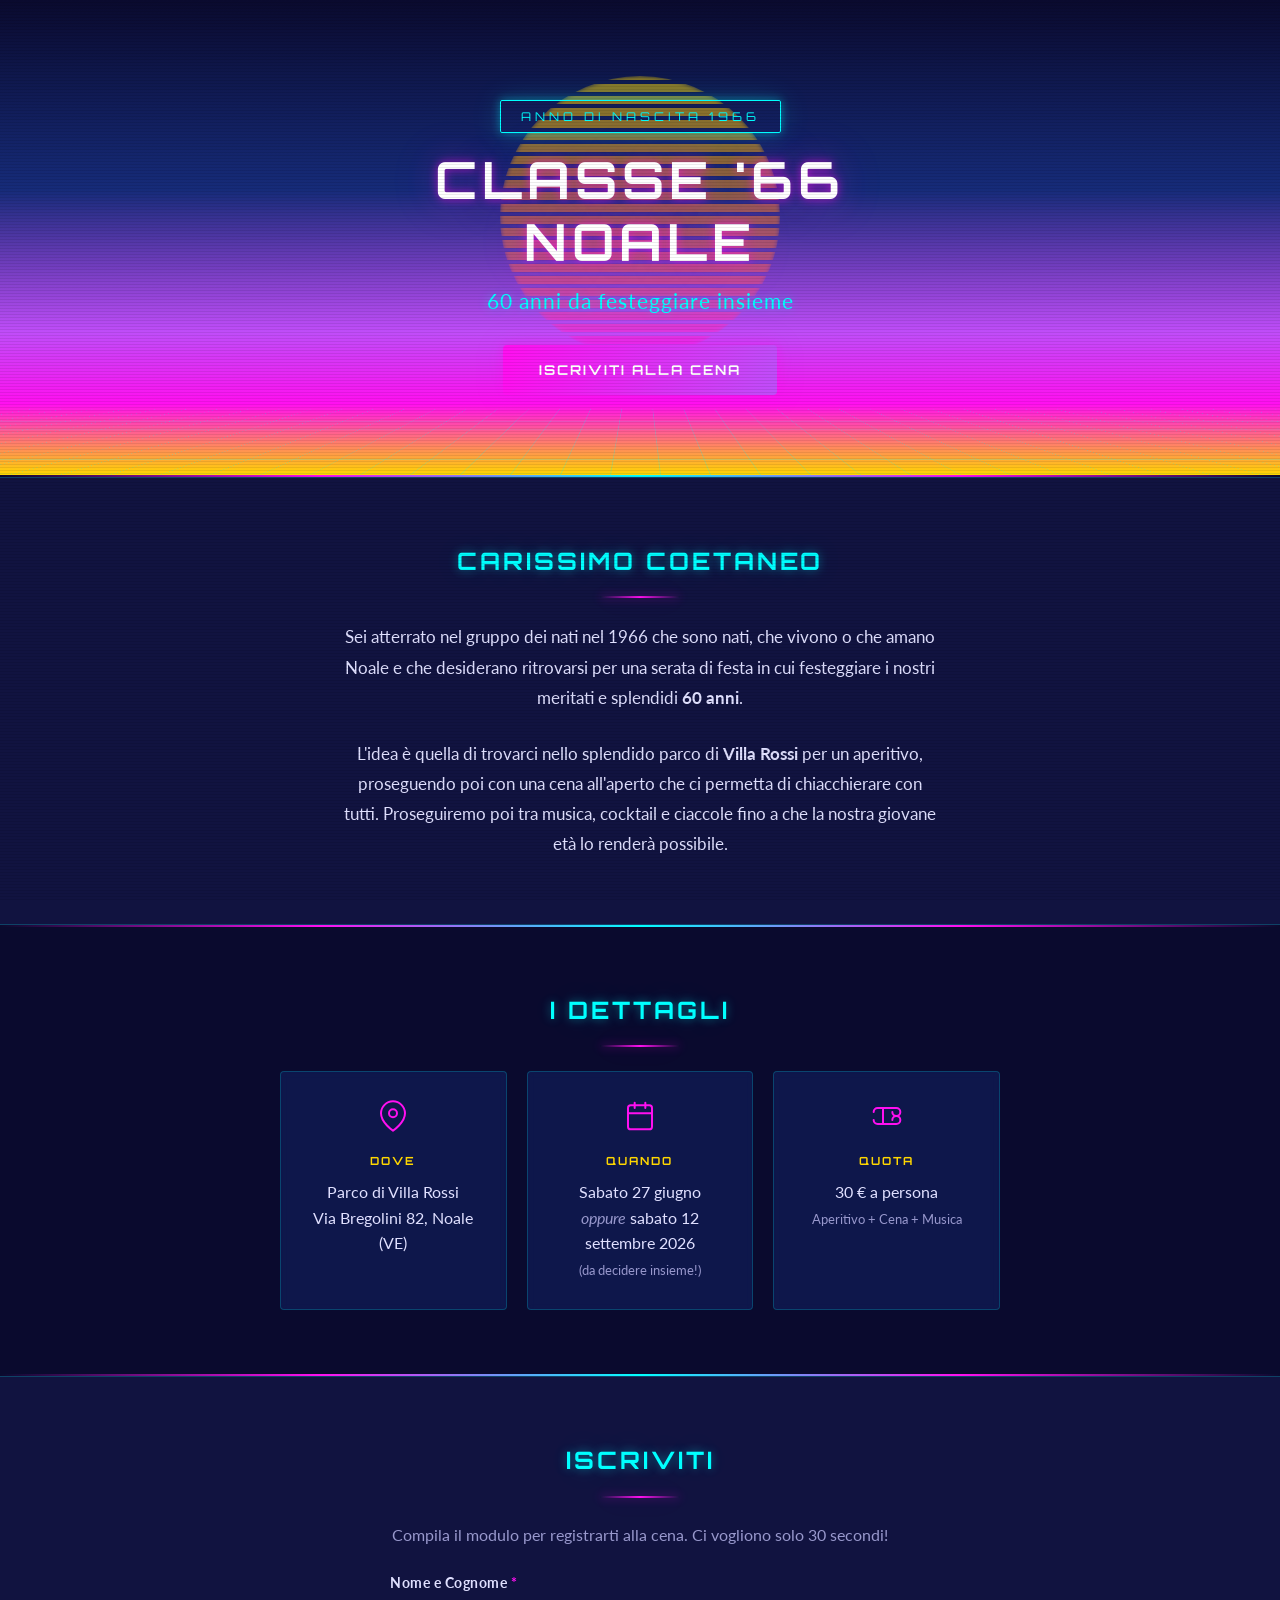
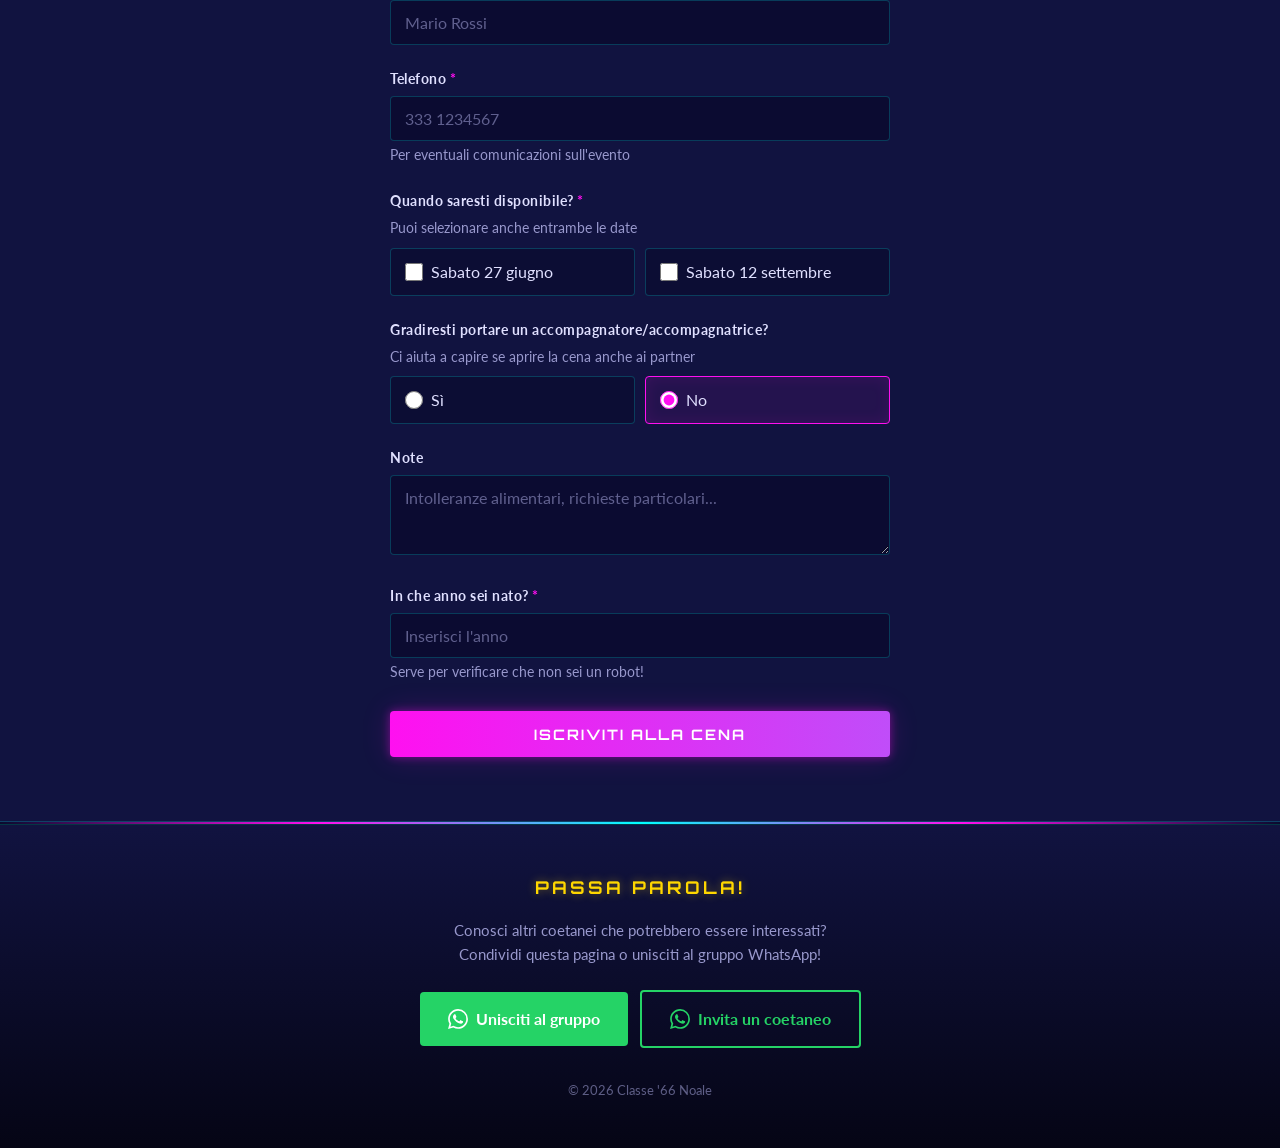
==== index.html @ b10ca068 "Restyling New Wave anni '80 e README minimalista Nuova palette neon (rosa, ciano, viola, oro) su sfo" ====
<!DOCTYPE html>
<html lang="it">
<head>
  <meta charset="UTF-8">
  <meta name="viewport" content="width=device-width, initial-scale=1.0">
  <title>Classe 1966 Noale — 60 anni da festeggiare insieme</title>
  <meta name="description" content="Cena di classe per i nati nel 1966 a Noale. Festeggiamo insieme i nostri 60 anni presso Villa Rossi!">

  <!-- Open Graph -->
  <meta property="og:title" content="Classe 1966 Noale — 60 anni insieme">
  <meta property="og:description" content="Sei del '66 e ami Noale? Festeggiamo i nostri 60 anni con una cena presso Villa Rossi!">
  <meta property="og:type" content="website">
  <meta property="og:url" content="https://noale66.it">

  <!-- Google Fonts — Orbitron (display) + Lato (body) -->
  <link rel="preconnect" href="https://fonts.googleapis.com">
  <link rel="preconnect" href="https://fonts.gstatic.com" crossorigin>
  <link href="https://fonts.googleapis.com/css2?family=Orbitron:wght@400;700;900&family=Lato:wght@400;700&display=swap" rel="stylesheet">

  <link rel="stylesheet" href="css/style.css">
</head>
<body>

  <!-- ===== HERO ===== -->
  <header class="hero">
    <div class="container">
      <span class="hero__year">Anno di nascita 1966</span>
      <h1 class="hero__title">Classe '66<br>Noale</h1>
      <p class="hero__subtitle">60 anni da festeggiare insieme</p>
      <a href="#iscrizione" class="hero__cta">Iscriviti alla cena</a>
    </div>
  </header>

  <hr class="neon-divider">

  <!-- ===== BENVENUTO ===== -->
  <section class="benvenuto" id="benvenuto">
    <!-- Sfondo: vinili / dischi -->
    <div class="section-bg" style="background-image:url('https://images.unsplash.com/photo-1629426958038-a4cb6e3830a0?w=1920&q=80');"></div>
    <div class="container fade-in">
      <h2 class="section-title">Carissimo coetaneo</h2>
      <p class="benvenuto__text">
        Sei atterrato nel gruppo dei nati nel 1966 che sono nati, che vivono o che amano Noale
        e che desiderano ritrovarsi per una serata di festa in cui festeggiare
        i nostri meritati e splendidi <strong>60 anni</strong>.
      </p>
      <br>
      <p class="benvenuto__text">
        L'idea è quella di trovarci nello splendido parco di <strong>Villa Rossi</strong>
        per un aperitivo, proseguendo poi con una cena all'aperto che ci permetta di chiacchierare con tutti.
        Proseguiremo poi tra musica, cocktail e ciaccole fino a che la nostra giovane età lo renderà possibile.
      </p>
    </div>
  </section>

  <hr class="neon-divider">

  <!-- ===== DETTAGLI ===== -->
  <section class="dettagli" id="dettagli">
    <!-- Sfondo: sintetizzatore vintage -->
    <div class="section-bg" style="background-image:url('https://images.unsplash.com/photo-1761503796415-aa4b68ea6bb7?w=1920&q=80');"></div>
    <div class="container fade-in">
      <h2 class="section-title">I dettagli</h2>
      <div class="dettagli__grid">
        <div class="dettagli__card">
          <!-- Icona: pin/location stilizzata -->
          <div class="dettagli__card-icon">
            <svg width="32" height="32" viewBox="0 0 24 24" fill="none" stroke="currentColor" stroke-width="1.5" stroke-linecap="round" stroke-linejoin="round"><path d="M21 10c0 7-9 13-9 13s-9-6-9-13a9 9 0 0118 0z"/><circle cx="12" cy="10" r="3"/></svg>
          </div>
          <div class="dettagli__card-label">Dove</div>
          <div class="dettagli__card-value">
            Parco di Villa Rossi<br>
            Via Bregolini 82, Noale (VE)
          </div>
        </div>
        <div class="dettagli__card">
          <!-- Icona: calendario/orologio -->
          <div class="dettagli__card-icon">
            <svg width="32" height="32" viewBox="0 0 24 24" fill="none" stroke="currentColor" stroke-width="1.5" stroke-linecap="round" stroke-linejoin="round"><rect x="3" y="4" width="18" height="18" rx="2" ry="2"/><line x1="16" y1="2" x2="16" y2="6"/><line x1="8" y1="2" x2="8" y2="6"/><line x1="3" y1="10" x2="21" y2="10"/></svg>
          </div>
          <div class="dettagli__card-label">Quando</div>
          <div class="dettagli__card-value">
            Sabato 27 giugno<br>
            <em>oppure</em> sabato 12 settembre 2026<br>
            <small>(da decidere insieme!)</small>
          </div>
        </div>
        <div class="dettagli__card">
          <!-- Icona: biglietto/ticket -->
          <div class="dettagli__card-icon">
            <svg width="32" height="32" viewBox="0 0 24 24" fill="none" stroke="currentColor" stroke-width="1.5" stroke-linecap="round" stroke-linejoin="round"><path d="M2 9a3 3 0 013-3h14a3 3 0 013 3v0a3 3 0 01-3 3v0a3 3 0 01-3-3v0"/><path d="M2 15a3 3 0 003 3h14a3 3 0 003-3v0a3 3 0 00-3-3v0a3 3 0 00-3 3v0"/><line x1="9" y1="6" x2="9" y2="18"/></svg>
          </div>
          <div class="dettagli__card-label">Quota</div>
          <div class="dettagli__card-value">
            30 &euro; a persona<br>
            <small>Aperitivo + Cena + Musica</small>
          </div>
        </div>
      </div>
    </div>
  </section>

  <hr class="neon-divider">

  <!-- ===== ISCRIZIONE ===== -->
  <section class="iscrizione" id="iscrizione">
    <!-- Sfondo: cassette audio -->
    <div class="section-bg" style="background-image:url('https://images.unsplash.com/photo-1763336317199-bcd80aaf3071?w=1920&q=80');"></div>
    <div class="container fade-in">
      <h2 class="section-title">Iscriviti</h2>
      <p style="text-align:center; margin-bottom:24px; color:var(--color-text-light);">
        Compila il modulo per registrarti alla cena. Ci vogliono solo 30 secondi!
      </p>

      <form class="form" id="registrationForm" novalidate>
        <!-- Nome -->
        <div class="form__group">
          <label class="form__label form__label--required" for="nome">Nome e Cognome</label>
          <input class="form__input" type="text" id="nome" name="nome" required autocomplete="name" placeholder="Mario Rossi">
        </div>

        <!-- Telefono -->
        <div class="form__group">
          <label class="form__label form__label--required" for="telefono">Telefono</label>
          <input class="form__input" type="tel" id="telefono" name="telefono" required autocomplete="tel" placeholder="333 1234567">
          <span class="form__hint">Per eventuali comunicazioni sull'evento</span>
        </div>

        <!-- Preferenza data (selezione multipla) -->
        <div class="form__group">
          <label class="form__label form__label--required">Quando saresti disponibile?</label>
          <span class="form__hint" style="margin-bottom:8px; display:block;">Puoi selezionare anche entrambe le date</span>
          <div class="form__radio-group">
            <label class="form__radio-label">
              <input type="checkbox" name="data" value="27 giugno">
              Sabato 27 giugno
            </label>
            <label class="form__radio-label">
              <input type="checkbox" name="data" value="12 settembre">
              Sabato 12 settembre
            </label>
          </div>
        </div>

        <!-- Accompagnatore (solo sì/no) -->
        <div class="form__group">
          <label class="form__label">Gradiresti portare un accompagnatore/accompagnatrice?</label>
          <span class="form__hint" style="margin-bottom:8px; display:block;">Ci aiuta a capire se aprire la cena anche ai partner</span>
          <div class="form__radio-group">
            <label class="form__radio-label">
              <input type="radio" name="accompagnatore" value="si">
              Sì
            </label>
            <label class="form__radio-label">
              <input type="radio" name="accompagnatore" value="no" checked>
              No
            </label>
          </div>
        </div>

        <!-- Note -->
        <div class="form__group">
          <label class="form__label" for="note">Note</label>
          <textarea class="form__textarea" id="note" name="note" placeholder="Intolleranze alimentari, richieste particolari..."></textarea>
        </div>

        <!-- Anti-bot -->
        <div class="form__group">
          <label class="form__label form__label--required" for="annoNascita">In che anno sei nato?</label>
          <input class="form__input" type="text" id="annoNascita" name="annoNascita" required placeholder="Inserisci l'anno" inputmode="numeric" maxlength="4">
          <span class="form__hint">Serve per verificare che non sei un robot!</span>
        </div>

        <!-- Honeypot (campo nascosto anti-bot aggiuntivo) -->
        <div style="position:absolute;left:-9999px;" aria-hidden="true">
          <input type="text" name="website" tabindex="-1" autocomplete="off">
        </div>

        <button type="submit" class="form__submit" id="submitBtn">
          Iscriviti alla cena
        </button>

        <div class="form__message" id="formMessage"></div>
      </form>
    </div>
  </section>

  <hr class="neon-divider">

  <!-- ===== FOOTER / WHATSAPP ===== -->
  <footer class="footer" id="contatti">
    <div class="container">
      <h2 class="footer__title">Passa parola!</h2>
      <p class="footer__text">
        Conosci altri coetanei che potrebbero essere interessati?<br>
        Condividi questa pagina o unisciti al gruppo WhatsApp!
      </p>
      <div class="footer__buttons">
        <a href="https://chat.whatsapp.com/KNoIQ4f5smp1BEeRD9IEGm?mode=gi_t"
           class="btn-whatsapp" target="_blank" rel="noopener">
          <svg width="20" height="20" viewBox="0 0 24 24" fill="currentColor"><path d="M17.472 14.382c-.297-.149-1.758-.867-2.03-.967-.273-.099-.471-.148-.67.15-.197.297-.767.966-.94 1.164-.173.199-.347.223-.644.075-.297-.15-1.255-.463-2.39-1.475-.883-.788-1.48-1.761-1.653-2.059-.173-.297-.018-.458.13-.606.134-.133.298-.347.446-.52.149-.174.198-.298.298-.497.099-.198.05-.371-.025-.52-.075-.149-.669-1.612-.916-2.207-.242-.579-.487-.5-.669-.51-.173-.008-.371-.01-.57-.01-.198 0-.52.074-.792.372-.272.297-1.04 1.016-1.04 2.479 0 1.462 1.065 2.875 1.213 3.074.149.198 2.096 3.2 5.077 4.487.709.306 1.262.489 1.694.625.712.227 1.36.195 1.871.118.571-.085 1.758-.719 2.006-1.413.248-.694.248-1.289.173-1.413-.074-.124-.272-.198-.57-.347m-5.421 7.403h-.004a9.87 9.87 0 01-5.031-1.378l-.361-.214-3.741.982.998-3.648-.235-.374a9.86 9.86 0 01-1.51-5.26c.001-5.45 4.436-9.884 9.888-9.884 2.64 0 5.122 1.03 6.988 2.898a9.825 9.825 0 012.893 6.994c-.003 5.45-4.437 9.884-9.885 9.884m8.413-18.297A11.815 11.815 0 0012.05 0C5.495 0 .16 5.335.157 11.892c0 2.096.547 4.142 1.588 5.945L.057 24l6.305-1.654a11.882 11.882 0 005.683 1.448h.005c6.554 0 11.89-5.335 11.893-11.893a11.821 11.821 0 00-3.48-8.413z"/></svg>
          Unisciti al gruppo
        </a>
        <a href="#" class="btn-whatsapp btn-whatsapp--outline" id="shareWhatsapp">
          <svg width="20" height="20" viewBox="0 0 24 24" fill="currentColor"><path d="M17.472 14.382c-.297-.149-1.758-.867-2.03-.967-.273-.099-.471-.148-.67.15-.197.297-.767.966-.94 1.164-.173.199-.347.223-.644.075-.297-.15-1.255-.463-2.39-1.475-.883-.788-1.48-1.761-1.653-2.059-.173-.297-.018-.458.13-.606.134-.133.298-.347.446-.52.149-.174.198-.298.298-.497.099-.198.05-.371-.025-.52-.075-.149-.669-1.612-.916-2.207-.242-.579-.487-.5-.669-.51-.173-.008-.371-.01-.57-.01-.198 0-.52.074-.792.372-.272.297-1.04 1.016-1.04 2.479 0 1.462 1.065 2.875 1.213 3.074.149.198 2.096 3.2 5.077 4.487.709.306 1.262.489 1.694.625.712.227 1.36.195 1.871.118.571-.085 1.758-.719 2.006-1.413.248-.694.248-1.289.173-1.413-.074-.124-.272-.198-.57-.347m-5.421 7.403h-.004a9.87 9.87 0 01-5.031-1.378l-.361-.214-3.741.982.998-3.648-.235-.374a9.86 9.86 0 01-1.51-5.26c.001-5.45 4.436-9.884 9.888-9.884 2.64 0 5.122 1.03 6.988 2.898a9.825 9.825 0 012.893 6.994c-.003 5.45-4.437 9.884-9.885 9.884m8.413-18.297A11.815 11.815 0 0012.05 0C5.495 0 .16 5.335.157 11.892c0 2.096.547 4.142 1.588 5.945L.057 24l6.305-1.654a11.882 11.882 0 005.683 1.448h.005c6.554 0 11.89-5.335 11.893-11.893a11.821 11.821 0 00-3.48-8.413z"/></svg>
          Invita un coetaneo
        </a>
      </div>
      <p class="footer__copy">&copy; 2026 Classe '66 Noale</p>
    </div>
  </footer>

  <script src="js/main.js"></script>
</body>
</html>
---- css/style.css ----
/* ======================
   NOALE66 — Stile New Wave '80s
   Mobile-first
   ====================== */

/* --- Reset & Base --- */
*, *::before, *::after {
  box-sizing: border-box;
  margin: 0;
  padding: 0;
}

:root {
  --color-bg: #0A0A2E;
  --color-bg-alt: #111340;
  --color-bg-card: rgba(22, 43, 121, 0.4);
  --color-primary: #FF10F0;
  --color-primary-dark: #cc0dc0;
  --color-accent: #00FFFF;
  --color-gold: #FFD700;
  --color-purple: #C04DF9;
  --color-text: #E0E0FF;
  --color-text-light: #9898cc;
  --color-cream: rgba(255, 255, 255, 0.05);
  --color-border: rgba(0, 255, 255, 0.2);
  --color-success: #00FF88;
  --color-error: #FF3F3F;
  --font-display: 'Orbitron', 'Audiowide', sans-serif;
  --font-body: 'Lato', 'Segoe UI', sans-serif;
  --max-width: 760px;
  --radius: 4px;
  --glow-pink: 0 0 10px rgba(255, 16, 240, 0.4), 0 0 30px rgba(255, 16, 240, 0.15);
  --glow-cyan: 0 0 10px rgba(0, 255, 255, 0.4), 0 0 30px rgba(0, 255, 255, 0.15);
}

html {
  scroll-behavior: smooth;
}

body {
  font-family: var(--font-body);
  font-size: 16px;
  line-height: 1.6;
  color: var(--color-text);
  background-color: var(--color-bg);
  -webkit-font-smoothing: antialiased;
}

img {
  max-width: 100%;
  height: auto;
}

a {
  color: var(--color-accent);
  text-decoration: none;
  transition: text-shadow 0.3s ease;
}

a:hover {
  text-shadow: var(--glow-cyan);
  text-decoration: none;
}

/* --- Layout --- */
.container {
  width: 100%;
  max-width: var(--max-width);
  margin: 0 auto;
  padding: 0 20px;
}

section {
  padding: 48px 0;
  position: relative;
}

/* --- Scanlines overlay globale --- */
body::after {
  content: '';
  position: fixed;
  inset: 0;
  background: repeating-linear-gradient(
    0deg,
    rgba(0, 0, 0, 0.08) 0px,
    rgba(0, 0, 0, 0.08) 1px,
    transparent 1px,
    transparent 3px
  );
  pointer-events: none;
  z-index: 9999;
}

/* --- Section background images --- */
.section-bg {
  position: absolute;
  inset: 0;
  background-size: cover;
  background-position: center;
  opacity: 0.12;
  pointer-events: none;
  z-index: 0;
}

section > .container {
  position: relative;
  z-index: 1;
}

/* ======================
   HERO
   ====================== */
.hero {
  text-align: center;
  padding: 80px 0 64px;
  position: relative;
  overflow: hidden;
  background:
    linear-gradient(180deg,
      #0A0A2E 0%,
      #162B79 40%,
      #C04DF9 70%,
      #FF10F0 85%,
      #FFD700 100%
    );
}

/* Griglia laser prospettica */
.hero::before {
  content: '';
  position: absolute;
  bottom: 0;
  left: -50%;
  right: -50%;
  height: 45%;
  background-image:
    linear-gradient(rgba(0, 255, 255, 0.25) 1px, transparent 1px),
    linear-gradient(90deg, rgba(0, 255, 255, 0.25) 1px, transparent 1px);
  background-size: 50px 30px;
  transform: perspective(300px) rotateX(60deg);
  transform-origin: center bottom;
  pointer-events: none;
}

/* Sole al tramonto synthwave */
.hero::after {
  content: '';
  position: absolute;
  bottom: 30%;
  left: 50%;
  transform: translateX(-50%);
  width: 200px;
  height: 200px;
  border-radius: 50%;
  background: linear-gradient(180deg, #FFD700, #FFA500, #FF6347, #FF10F0);
  opacity: 0.5;
  filter: blur(2px);
  mask-image: repeating-linear-gradient(
    0deg,
    #000 0px, #000 8px,
    transparent 8px, transparent 12px
  );
  -webkit-mask-image: repeating-linear-gradient(
    0deg,
    #000 0px, #000 8px,
    transparent 8px, transparent 12px
  );
  pointer-events: none;
}

.hero__year {
  display: inline-block;
  font-family: var(--font-display);
  font-size: 0.75rem;
  letter-spacing: 4px;
  text-transform: uppercase;
  color: var(--color-accent);
  margin-bottom: 16px;
  border: 1px solid var(--color-accent);
  padding: 6px 20px;
  border-radius: 2px;
  box-shadow: var(--glow-cyan);
  position: relative;
  z-index: 1;
}

.hero__title {
  font-family: var(--font-display);
  font-size: 2.4rem;
  font-weight: 700;
  color: #fff;
  line-height: 1.2;
  margin-bottom: 12px;
  text-shadow:
    0 0 10px rgba(255, 16, 240, 0.6),
    0 0 30px rgba(255, 16, 240, 0.3),
    0 0 60px rgba(192, 77, 249, 0.2);
  text-transform: uppercase;
  letter-spacing: 3px;
  position: relative;
  z-index: 1;
}

.hero__subtitle {
  font-family: var(--font-body);
  font-size: 1.15rem;
  font-weight: 400;
  color: var(--color-accent);
  margin-bottom: 28px;
  text-shadow: var(--glow-cyan);
  letter-spacing: 1px;
  position: relative;
  z-index: 1;
}

.hero__cta {
  display: inline-block;
  background: linear-gradient(90deg, var(--color-primary), var(--color-purple));
  color: #fff;
  font-family: var(--font-display);
  font-size: 0.85rem;
  font-weight: 700;
  padding: 14px 36px;
  border-radius: var(--radius);
  text-decoration: none;
  text-transform: uppercase;
  letter-spacing: 2px;
  transition: box-shadow 0.3s, transform 0.2s;
  box-shadow: var(--glow-pink);
  position: relative;
  z-index: 1;
}

.hero__cta:hover {
  box-shadow: 0 0 20px rgba(255, 16, 240, 0.6), 0 0 50px rgba(255, 16, 240, 0.3);
  text-decoration: none;
  transform: translateY(-2px);
}

/* ======================
   BENVENUTO
   ====================== */
.benvenuto {
  background-color: var(--color-bg-alt);
  border-top: 1px solid var(--color-border);
  border-bottom: 1px solid var(--color-border);
  overflow: hidden;
}

.section-title {
  font-family: var(--font-display);
  font-size: 1.3rem;
  font-weight: 700;
  color: var(--color-accent);
  margin-bottom: 24px;
  text-align: center;
  text-transform: uppercase;
  letter-spacing: 3px;
  text-shadow: var(--glow-cyan);
}

.section-title::after {
  content: '';
  display: block;
  width: 80px;
  height: 2px;
  background: linear-gradient(90deg, transparent, var(--color-primary), transparent);
  margin: 16px auto 0;
  box-shadow: var(--glow-pink);
}

.benvenuto__text {
  font-size: 1.05rem;
  line-height: 1.8;
  color: var(--color-text);
  text-align: center;
  max-width: 600px;
  margin: 0 auto;
}

/* ======================
   DETTAGLI
   ====================== */
.dettagli {
  background-color: var(--color-bg);
  overflow: hidden;
}

.dettagli__grid {
  display: grid;
  grid-template-columns: 1fr;
  gap: 20px;
  margin-top: 24px;
}

.dettagli__card {
  background: var(--color-bg-card);
  border: 1px solid var(--color-border);
  border-radius: var(--radius);
  padding: 28px 24px;
  text-align: center;
  backdrop-filter: blur(4px);
  transition: border-color 0.3s, box-shadow 0.3s;
}

.dettagli__card:hover {
  border-color: var(--color-primary);
  box-shadow: var(--glow-pink);
}

.dettagli__card-icon {
  font-size: 1.6rem;
  margin-bottom: 10px;
  color: var(--color-primary);
  text-shadow: var(--glow-pink);
}

.dettagli__card-label {
  font-family: var(--font-display);
  font-size: 0.7rem;
  font-weight: 700;
  color: var(--color-gold);
  text-transform: uppercase;
  letter-spacing: 2px;
  margin-bottom: 8px;
}

.dettagli__card-value {
  font-size: 1rem;
  color: var(--color-text);
  line-height: 1.6;
}

.dettagli__card-value small {
  color: var(--color-text-light);
}

.dettagli__card-value em {
  color: var(--color-text-light);
}

/* ======================
   ISCRIZIONE (Form)
   ====================== */
.iscrizione {
  background-color: var(--color-bg-alt);
  border-top: 1px solid var(--color-border);
  border-bottom: 1px solid var(--color-border);
  overflow: hidden;
}

.form {
  max-width: 500px;
  margin: 0 auto;
}

.form__group {
  margin-bottom: 22px;
}

.form__label {
  display: block;
  font-weight: 700;
  font-size: 0.9rem;
  color: var(--color-text);
  margin-bottom: 6px;
  letter-spacing: 0.5px;
}

.form__label--required::after {
  content: ' *';
  color: var(--color-primary);
}

.form__input,
.form__textarea,
.form__select {
  width: 100%;
  padding: 12px 14px;
  font-family: var(--font-body);
  font-size: 1rem;
  color: var(--color-text);
  background-color: rgba(10, 10, 46, 0.8);
  border: 1.5px solid var(--color-border);
  border-radius: var(--radius);
  transition: border-color 0.3s, box-shadow 0.3s;
}

.form__input::placeholder,
.form__textarea::placeholder {
  color: var(--color-text-light);
  opacity: 0.6;
}

.form__input:focus,
.form__textarea:focus,
.form__select:focus {
  outline: none;
  border-color: var(--color-accent);
  box-shadow: var(--glow-cyan);
}

.form__textarea {
  resize: vertical;
  min-height: 80px;
}

.form__radio-group {
  display: flex;
  flex-direction: column;
  gap: 10px;
}

.form__radio-label {
  display: flex;
  align-items: center;
  gap: 8px;
  font-size: 1rem;
  cursor: pointer;
  padding: 10px 14px;
  background: rgba(10, 10, 46, 0.6);
  border: 1.5px solid var(--color-border);
  border-radius: var(--radius);
  transition: border-color 0.3s, box-shadow 0.3s;
}

.form__radio-label:has(input:checked) {
  border-color: var(--color-primary);
  box-shadow: inset 0 0 15px rgba(255, 16, 240, 0.1);
  background: rgba(255, 16, 240, 0.08);
}

.form__radio-label input[type="radio"],
.form__radio-label input[type="checkbox"] {
  accent-color: var(--color-primary);
  width: 18px;
  height: 18px;
}

.form__radio-label:has(input[type="checkbox"]:checked) {
  border-color: var(--color-primary);
  box-shadow: inset 0 0 15px rgba(255, 16, 240, 0.1);
  background: rgba(255, 16, 240, 0.08);
}

.form__hint {
  font-size: 0.85rem;
  color: var(--color-text-light);
  margin-top: 4px;
}

.form__submit {
  display: block;
  width: 100%;
  padding: 14px;
  font-family: var(--font-display);
  font-size: 0.9rem;
  font-weight: 700;
  color: #fff;
  background: linear-gradient(90deg, var(--color-primary), var(--color-purple));
  border: none;
  border-radius: var(--radius);
  cursor: pointer;
  transition: box-shadow 0.3s, transform 0.2s;
  margin-top: 28px;
  text-transform: uppercase;
  letter-spacing: 2px;
  box-shadow: var(--glow-pink);
}

.form__submit:hover {
  box-shadow: 0 0 20px rgba(255, 16, 240, 0.6), 0 0 50px rgba(255, 16, 240, 0.3);
  transform: translateY(-2px);
}

.form__submit:disabled {
  background: var(--color-text-light);
  cursor: not-allowed;
  transform: none;
  box-shadow: none;
  opacity: 0.5;
}

/* --- Messaggi di feedback --- */
.form__message {
  text-align: center;
  padding: 16px;
  border-radius: var(--radius);
  font-weight: 700;
  margin-top: 16px;
  display: none;
}

.form__message--success {
  display: block;
  background-color: rgba(0, 255, 136, 0.1);
  color: var(--color-success);
  border: 1px solid var(--color-success);
  box-shadow: 0 0 10px rgba(0, 255, 136, 0.15);
}

.form__message--error {
  display: block;
  background-color: rgba(255, 63, 63, 0.1);
  color: var(--color-error);
  border: 1px solid var(--color-error);
  box-shadow: 0 0 10px rgba(255, 63, 63, 0.15);
}

/* ======================
   FOOTER / WhatsApp
   ====================== */
.footer {
  background: linear-gradient(180deg, var(--color-bg-alt), #050515);
  color: var(--color-text);
  padding: 48px 0;
  text-align: center;
  border-top: 1px solid var(--color-border);
}

.footer__title {
  font-family: var(--font-display);
  font-size: 1.1rem;
  margin-bottom: 16px;
  color: var(--color-gold);
  text-transform: uppercase;
  letter-spacing: 3px;
  text-shadow: 0 0 10px rgba(255, 215, 0, 0.4);
}

.footer__text {
  font-size: 0.95rem;
  color: var(--color-text-light);
  margin-bottom: 24px;
  line-height: 1.6;
}

.footer__buttons {
  display: flex;
  flex-direction: column;
  gap: 12px;
  align-items: center;
}

.btn-whatsapp {
  display: inline-flex;
  align-items: center;
  gap: 8px;
  padding: 14px 28px;
  font-size: 1rem;
  font-weight: 700;
  color: #fff;
  background-color: #25d366;
  border: none;
  border-radius: var(--radius);
  text-decoration: none;
  transition: box-shadow 0.3s, transform 0.2s;
  cursor: pointer;
}

.btn-whatsapp:hover {
  box-shadow: 0 0 15px rgba(37, 211, 102, 0.5);
  text-decoration: none;
  transform: translateY(-2px);
}

.btn-whatsapp--outline {
  background-color: transparent;
  border: 2px solid #25d366;
  color: #25d366;
}

.btn-whatsapp--outline:hover {
  background-color: #25d366;
  color: #fff;
}

.footer__copy {
  margin-top: 32px;
  font-size: 0.8rem;
  color: var(--color-text-light);
  opacity: 0.6;
}

/* --- Spinner --- */
.spinner {
  display: inline-block;
  width: 20px;
  height: 20px;
  border: 3px solid rgba(255, 255, 255, 0.3);
  border-top-color: var(--color-accent);
  border-radius: 50%;
  animation: spin 0.6s linear infinite;
  margin-right: 8px;
  vertical-align: middle;
}

@keyframes spin {
  to { transform: rotate(360deg); }
}

/* --- Fade-in animation --- */
.fade-in {
  opacity: 0;
  transform: translateY(20px);
  transition: opacity 0.6s ease, transform 0.6s ease;
}

.fade-in.is-visible {
  opacity: 1;
  transform: translateY(0);
}

/* --- Neon divider tra sezioni --- */
.neon-divider {
  height: 2px;
  background: linear-gradient(90deg, transparent, var(--color-primary), var(--color-accent), var(--color-primary), transparent);
  box-shadow: var(--glow-pink);
  border: none;
  margin: 0;
}

/* ======================
   Desktop (min 768px)
   ====================== */
@media (min-width: 768px) {
  .hero {
    padding: 100px 0 80px;
  }

  .hero__title {
    font-size: 3.2rem;
    letter-spacing: 5px;
  }

  .hero__subtitle {
    font-size: 1.3rem;
  }

  .hero::after {
    width: 280px;
    height: 280px;
    bottom: 25%;
  }

  .dettagli__grid {
    grid-template-columns: repeat(3, 1fr);
  }

  .form__radio-group {
    flex-direction: row;
  }

  .form__radio-label {
    flex: 1;
  }

  .footer__buttons {
    flex-direction: row;
    justify-content: center;
  }

  section {
    padding: 64px 0;
  }

  .section-title {
    font-size: 1.5rem;
  }
}

/* ======================
   Admin Dashboard
   ====================== */
.admin-login {
  min-height: 100vh;
  display: flex;
  align-items: center;
  justify-content: center;
  background: linear-gradient(180deg, var(--color-bg), var(--color-bg-alt));
}

.admin-login__box {
  background: var(--color-bg-card);
  border: 1px solid var(--color-border);
  border-radius: var(--radius);
  padding: 40px;
  width: 100%;
  max-width: 400px;
  text-align: center;
  backdrop-filter: blur(8px);
}

.admin-login__box h1 {
  font-family: var(--font-display);
  color: var(--color-accent);
  margin-bottom: 24px;
  font-size: 1.1rem;
  text-transform: uppercase;
  letter-spacing: 2px;
  text-shadow: var(--glow-cyan);
}

.admin-dashboard {
  padding: 24px 0;
}

.stats-grid {
  display: grid;
  grid-template-columns: repeat(auto-fit, minmax(150px, 1fr));
  gap: 16px;
  margin-bottom: 32px;
}

.stat-card {
  background: var(--color-bg-card);
  border: 1px solid var(--color-border);
  border-radius: var(--radius);
  padding: 20px;
  text-align: center;
  transition: border-color 0.3s, box-shadow 0.3s;
}

.stat-card:hover {
  border-color: var(--color-primary);
  box-shadow: var(--glow-pink);
}

.stat-card__number {
  font-family: var(--font-display);
  font-size: 2rem;
  font-weight: 700;
  color: var(--color-primary);
  text-shadow: var(--glow-pink);
}

.stat-card__label {
  font-size: 0.85rem;
  color: var(--color-text-light);
  margin-top: 4px;
}

.admin-table {
  width: 100%;
  border-collapse: collapse;
  font-size: 0.9rem;
  background: var(--color-bg-card);
  border-radius: var(--radius);
  overflow: hidden;
  border: 1px solid var(--color-border);
}

.admin-table th {
  background-color: rgba(192, 77, 249, 0.25);
  color: var(--color-accent);
  padding: 12px 14px;
  text-align: left;
  font-weight: 700;
  font-size: 0.75rem;
  text-transform: uppercase;
  letter-spacing: 1px;
  font-family: var(--font-display);
}

.admin-table td {
  padding: 10px 14px;
  border-bottom: 1px solid var(--color-border);
  color: var(--color-text);
}

.admin-table tr:last-child td {
  border-bottom: none;
}

.admin-table tr:nth-child(even) {
  background-color: rgba(22, 43, 121, 0.2);
}

.admin-table tr:hover {
  background-color: rgba(255, 16, 240, 0.05);
}

.admin-toolbar {
  display: flex;
  justify-content: space-between;
  align-items: center;
  margin-bottom: 16px;
  flex-wrap: wrap;
  gap: 12px;
}

.btn {
  display: inline-block;
  padding: 10px 20px;
  font-family: var(--font-body);
  font-size: 0.9rem;
  font-weight: 700;
  border: none;
  border-radius: var(--radius);
  cursor: pointer;
  transition: box-shadow 0.3s, background-color 0.2s;
}

.btn--primary {
  background: linear-gradient(90deg, var(--color-primary), var(--color-purple));
  color: #fff;
  box-shadow: var(--glow-pink);
}

.btn--primary:hover {
  box-shadow: 0 0 20px rgba(255, 16, 240, 0.6);
}

.btn--outline {
  background: transparent;
  border: 1.5px solid var(--color-accent);
  color: var(--color-accent);
}

.btn--outline:hover {
  background-color: rgba(0, 255, 255, 0.1);
  box-shadow: var(--glow-cyan);
}

/* --- Action buttons (admin table) --- */
.admin-actions {
  white-space: nowrap;
}

.btn-icon {
  display: inline-flex;
  align-items: center;
  justify-content: center;
  width: 32px;
  height: 32px;
  border: 1px solid var(--color-border);
  border-radius: 4px;
  background: transparent;
  cursor: pointer;
  font-size: 1rem;
  color: var(--color-text);
  transition: background-color 0.2s, border-color 0.2s, box-shadow 0.2s;
  margin: 0 2px;
}

.btn-icon--edit:hover {
  background-color: rgba(255, 215, 0, 0.15);
  border-color: var(--color-gold);
  color: var(--color-gold);
  box-shadow: 0 0 8px rgba(255, 215, 0, 0.3);
}

.btn-icon--delete:hover {
  background-color: rgba(255, 63, 63, 0.15);
  border-color: var(--color-error);
  color: var(--color-error);
  box-shadow: 0 0 8px rgba(255, 63, 63, 0.3);
}

/* --- Modal --- */
.modal-overlay {
  position: fixed;
  top: 0;
  left: 0;
  right: 0;
  bottom: 0;
  background: rgba(0, 0, 0, 0.75);
  display: flex;
  align-items: center;
  justify-content: center;
  z-index: 1000;
  padding: 20px;
}

.modal {
  background: var(--color-bg-alt);
  border: 1px solid var(--color-border);
  border-radius: var(--radius);
  padding: 32px;
  width: 100%;
  max-width: 480px;
  max-height: 90vh;
  overflow-y: auto;
  box-shadow: 0 0 30px rgba(0, 255, 255, 0.1);
}

.modal__title {
  font-family: var(--font-display);
  font-size: 1rem;
  color: var(--color-accent);
  margin-bottom: 20px;
  text-transform: uppercase;
  letter-spacing: 2px;
  text-shadow: var(--glow-cyan);
}

.modal__buttons {
  display: flex;
  gap: 12px;
  margin-top: 24px;
}

.modal__buttons .btn {
  flex: 1;
}

/* Responsive table */
@media (max-width: 600px) {
  .admin-table {
    font-size: 0.8rem;
  }

  .admin-table th,
  .admin-table td {
    padding: 8px 10px;
  }

  .table-wrapper {
    overflow-x: auto;
    -webkit-overflow-scrolling: touch;
  }
}
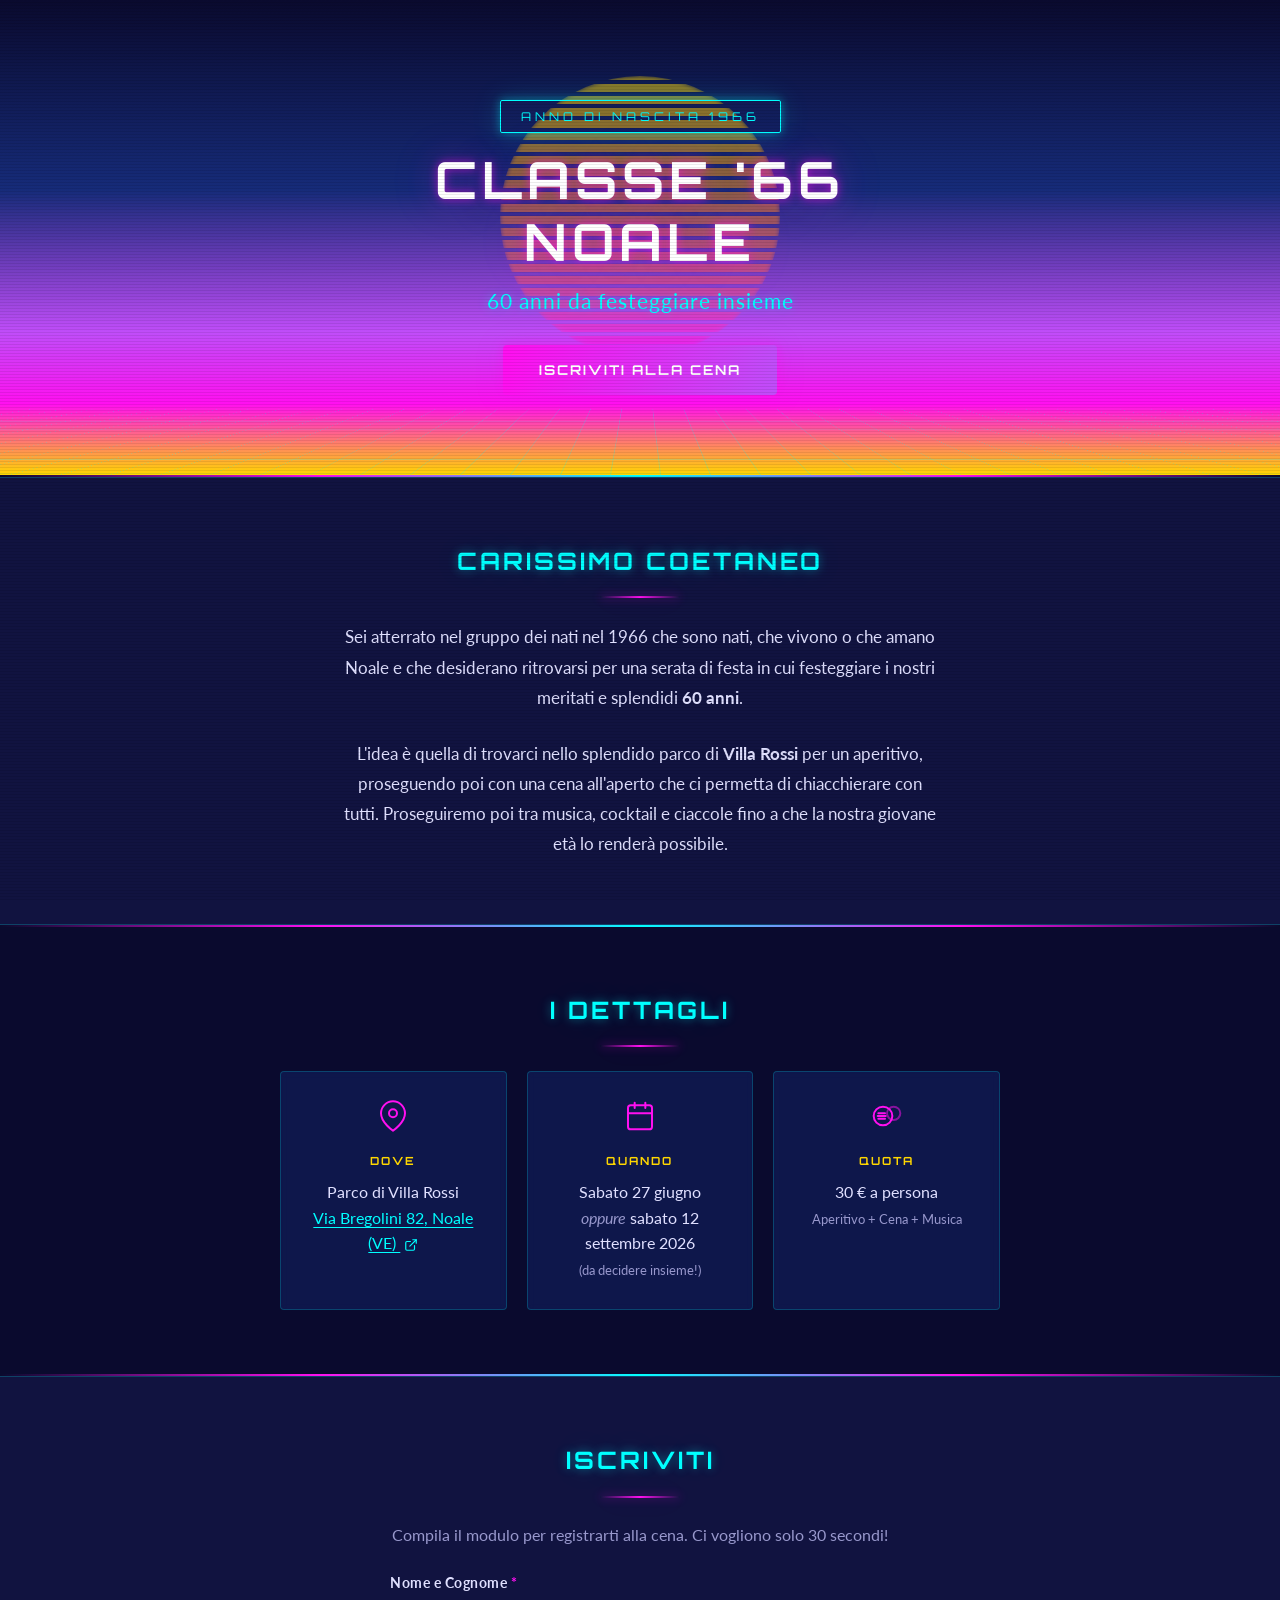
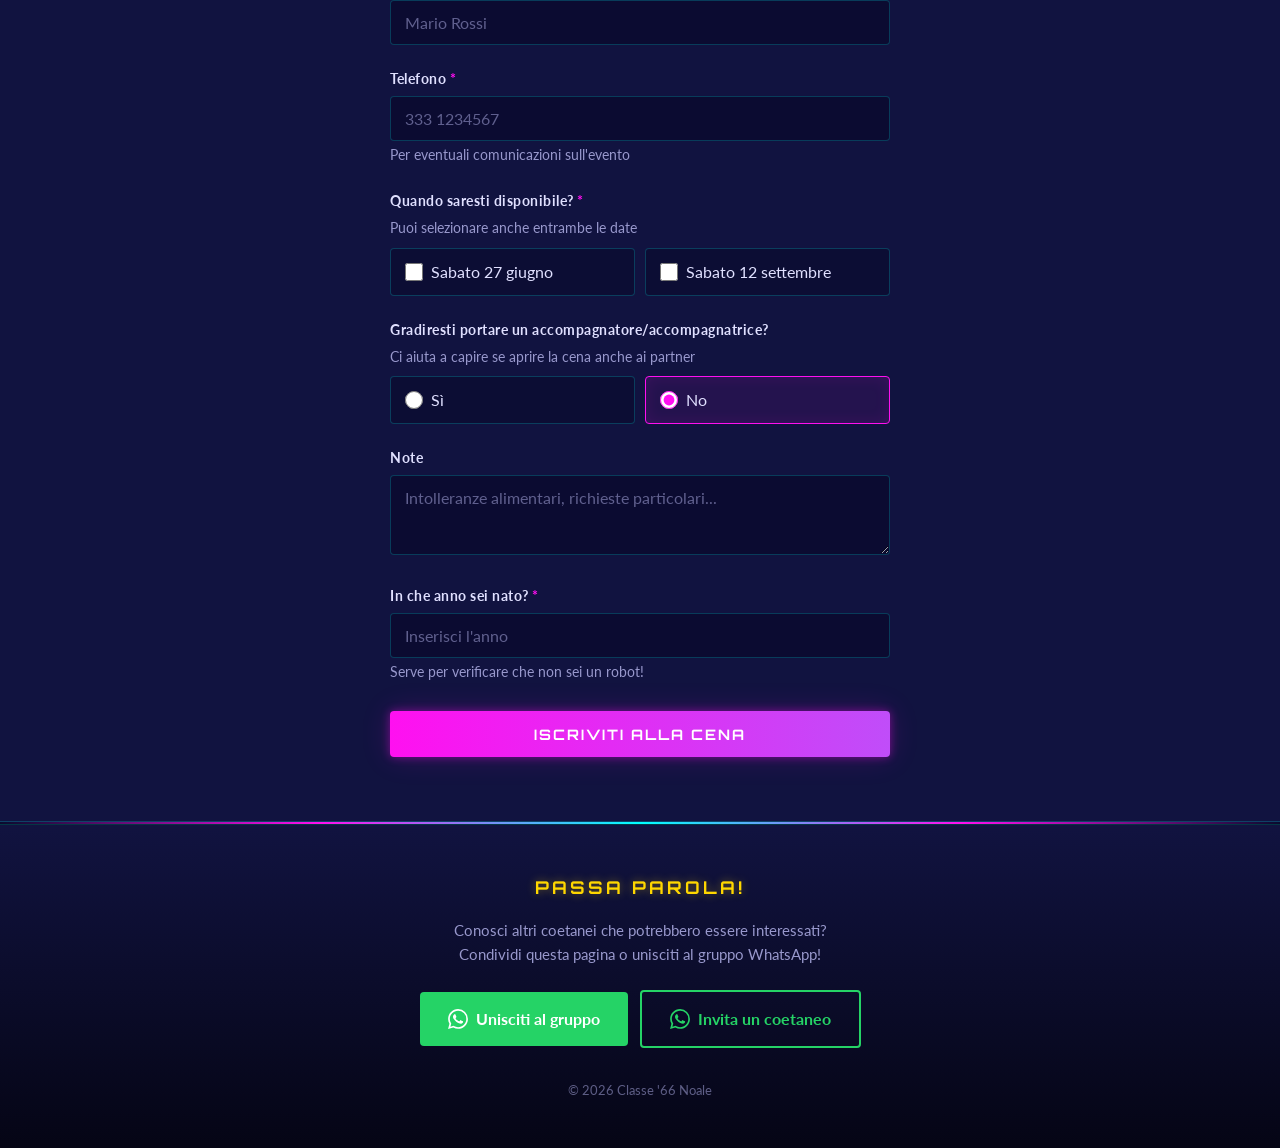
==== commit b9dbdc58: "Aggiunto link Google Maps all'indirizzo e icona monete per la quota Co-Authored-By: Claude Opus 4.6 " ====
--- a/index.html
+++ b/index.html
@@ -70,7 +70,10 @@
           <div class="dettagli__card-label">Dove</div>
           <div class="dettagli__card-value">
             Parco di Villa Rossi<br>
-            Via Bregolini 82, Noale (VE)
+            <a href="https://www.google.com/maps/search/Parrucchiera+Monica+Via+Bregolini+82+Noale" target="_blank" rel="noopener" class="dettagli__map-link">
+              Via Bregolini 82, Noale (VE)
+              <svg width="14" height="14" viewBox="0 0 24 24" fill="none" stroke="currentColor" stroke-width="2" stroke-linecap="round" stroke-linejoin="round" style="vertical-align:middle;margin-left:4px;"><path d="M18 13v6a2 2 0 01-2 2H5a2 2 0 01-2-2V8a2 2 0 012-2h6"/><polyline points="15 3 21 3 21 9"/><line x1="10" y1="14" x2="21" y2="3"/></svg>
+            </a>
           </div>
         </div>
         <div class="dettagli__card">
@@ -86,9 +89,9 @@
           </div>
         </div>
         <div class="dettagli__card">
-          <!-- Icona: biglietto/ticket -->
+          <!-- Icona: monete/euro -->
           <div class="dettagli__card-icon">
-            <svg width="32" height="32" viewBox="0 0 24 24" fill="none" stroke="currentColor" stroke-width="1.5" stroke-linecap="round" stroke-linejoin="round"><path d="M2 9a3 3 0 013-3h14a3 3 0 013 3v0a3 3 0 01-3 3v0a3 3 0 01-3-3v0"/><path d="M2 15a3 3 0 003 3h14a3 3 0 003-3v0a3 3 0 00-3-3v0a3 3 0 00-3 3v0"/><line x1="9" y1="6" x2="9" y2="18"/></svg>
+            <svg width="32" height="32" viewBox="0 0 24 24" fill="none" stroke="currentColor" stroke-width="1.5" stroke-linecap="round" stroke-linejoin="round"><circle cx="9" cy="12" r="7"/><path d="M5 12h6"/><path d="M5.5 10h5"/><path d="M5.5 14h5"/><circle cx="17" cy="10" r="5" opacity="0.5"/></svg>
           </div>
           <div class="dettagli__card-label">Quota</div>
           <div class="dettagli__card-value">
--- a/css/style.css
+++ b/css/style.css
@@ -339,6 +339,18 @@
   color: var(--color-text-light);
 }
 
+.dettagli__map-link {
+  color: var(--color-accent);
+  text-decoration: underline;
+  text-underline-offset: 3px;
+  transition: color .2s, text-shadow .2s;
+}
+
+.dettagli__map-link:hover {
+  color: #fff;
+  text-shadow: var(--glow-cyan);
+}
+
 /* ======================
    ISCRIZIONE (Form)
    ====================== */
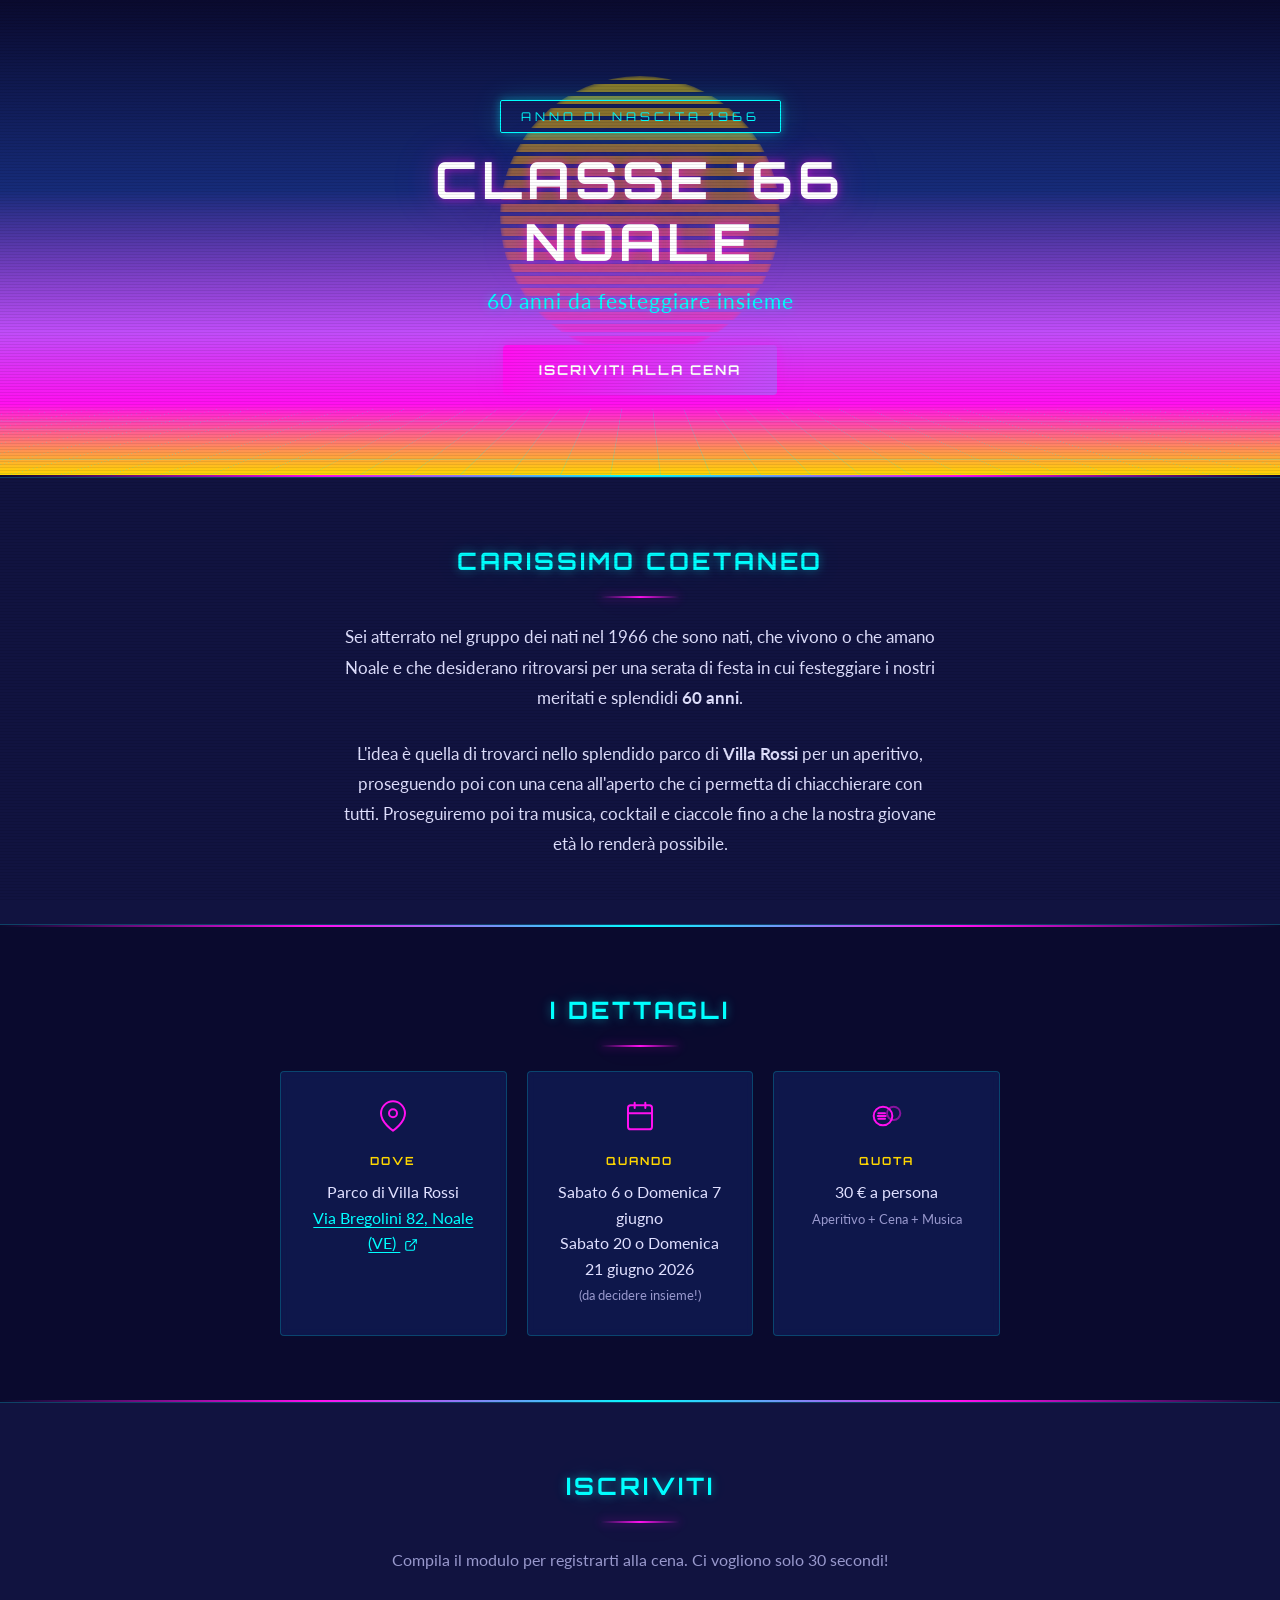
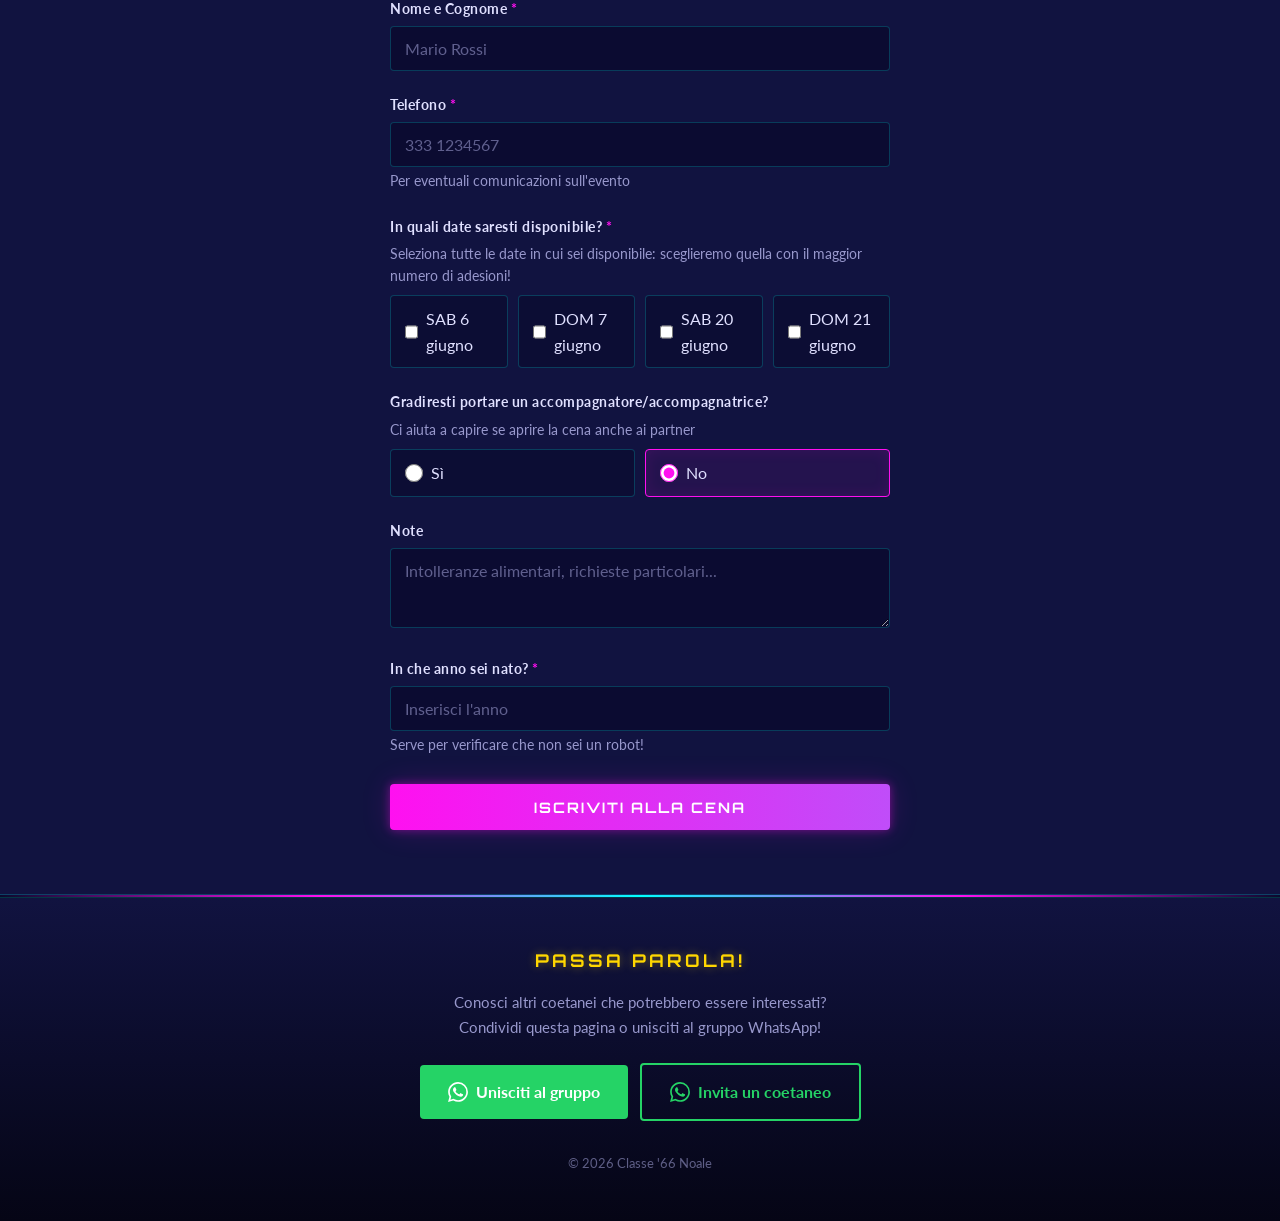
==== commit 95f5e2d4: "Date aggiornate: 4 opzioni di giugno (SAB-6, DOM-7, SAB-20, DOM-21) al posto di giugno/settembre Co-" ====
--- a/index.html
+++ b/index.html
@@ -83,8 +83,8 @@
           </div>
           <div class="dettagli__card-label">Quando</div>
           <div class="dettagli__card-value">
-            Sabato 27 giugno<br>
-            <em>oppure</em> sabato 12 settembre 2026<br>
+            Sabato 6 o Domenica 7 giugno<br>
+            Sabato 20 o Domenica 21 giugno 2026<br>
             <small>(da decidere insieme!)</small>
           </div>
         </div>
@@ -131,16 +131,24 @@
 
         <!-- Preferenza data (selezione multipla) -->
         <div class="form__group">
-          <label class="form__label form__label--required">Quando saresti disponibile?</label>
-          <span class="form__hint" style="margin-bottom:8px; display:block;">Puoi selezionare anche entrambe le date</span>
+          <label class="form__label form__label--required">In quali date saresti disponibile?</label>
+          <span class="form__hint" style="margin-bottom:8px; display:block;">Seleziona tutte le date in cui sei disponibile: sceglieremo quella con il maggior numero di adesioni!</span>
           <div class="form__radio-group">
             <label class="form__radio-label">
-              <input type="checkbox" name="data" value="27 giugno">
-              Sabato 27 giugno
-            </label>
-            <label class="form__radio-label">
-              <input type="checkbox" name="data" value="12 settembre">
-              Sabato 12 settembre
+              <input type="checkbox" name="data" value="SAB-6">
+              SAB 6 giugno
+            </label>
+            <label class="form__radio-label">
+              <input type="checkbox" name="data" value="DOM-7">
+              DOM 7 giugno
+            </label>
+            <label class="form__radio-label">
+              <input type="checkbox" name="data" value="SAB-20">
+              SAB 20 giugno
+            </label>
+            <label class="form__radio-label">
+              <input type="checkbox" name="data" value="DOM-21">
+              DOM 21 giugno
             </label>
           </div>
         </div>
--- a/css/style.css
+++ b/css/style.css
@@ -715,6 +715,7 @@
 
 .admin-dashboard {
   padding: 24px 0;
+  max-width: 1200px;
 }
 
 .stats-grid {
@@ -765,17 +766,18 @@
 .admin-table th {
   background-color: rgba(192, 77, 249, 0.25);
   color: var(--color-accent);
-  padding: 12px 14px;
+  padding: 10px 10px;
   text-align: left;
   font-weight: 700;
-  font-size: 0.75rem;
+  font-size: 0.7rem;
   text-transform: uppercase;
   letter-spacing: 1px;
   font-family: var(--font-display);
+  white-space: nowrap;
 }
 
 .admin-table td {
-  padding: 10px 14px;
+  padding: 8px 10px;
   border-bottom: 1px solid var(--color-border);
   color: var(--color-text);
 }
@@ -916,6 +918,16 @@
   flex: 1;
 }
 
+/* Table wrapper — always scrollable */
+.table-wrapper {
+  overflow-x: auto;
+  -webkit-overflow-scrolling: touch;
+}
+
+.admin-table {
+  min-width: 900px;
+}
+
 /* Responsive table */
 @media (max-width: 600px) {
   .admin-table {
@@ -926,9 +938,4 @@
   .admin-table td {
     padding: 8px 10px;
   }
-
-  .table-wrapper {
-    overflow-x: auto;
-    -webkit-overflow-scrolling: touch;
-  }
-}
+}
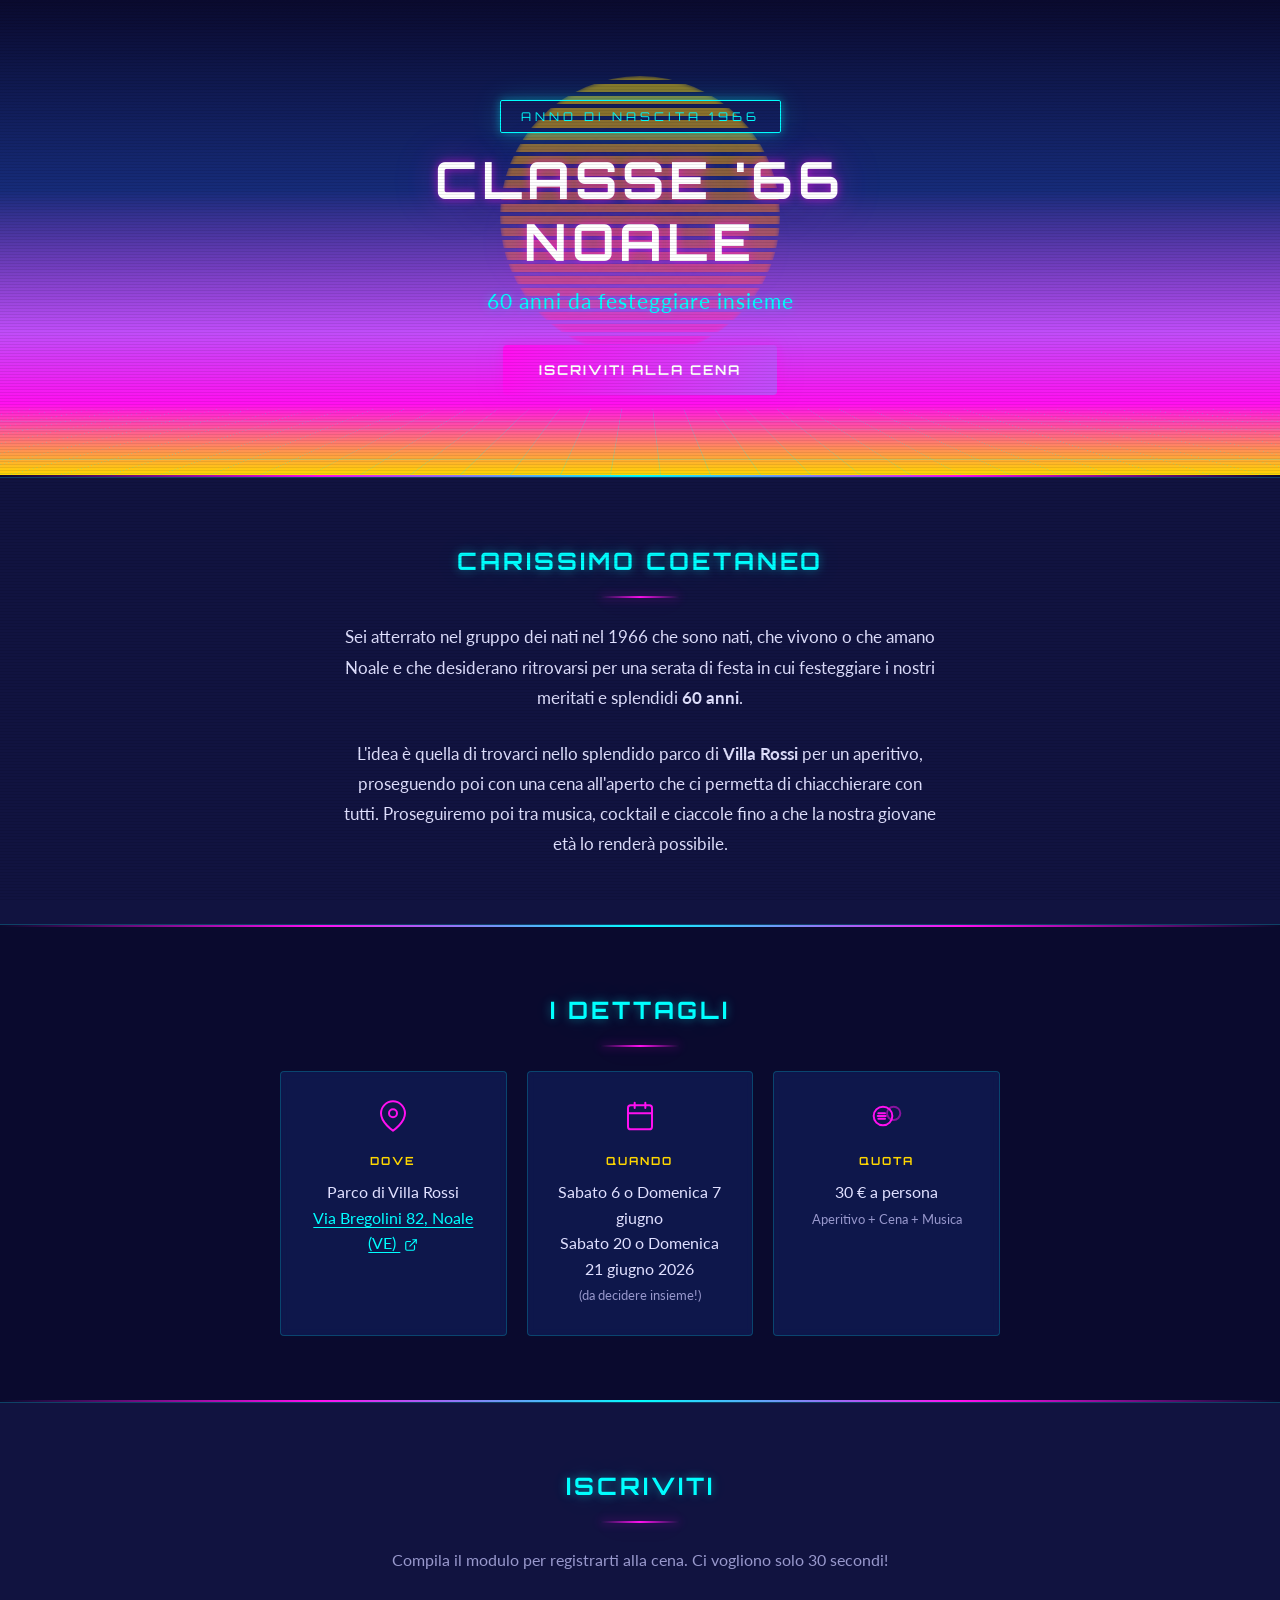
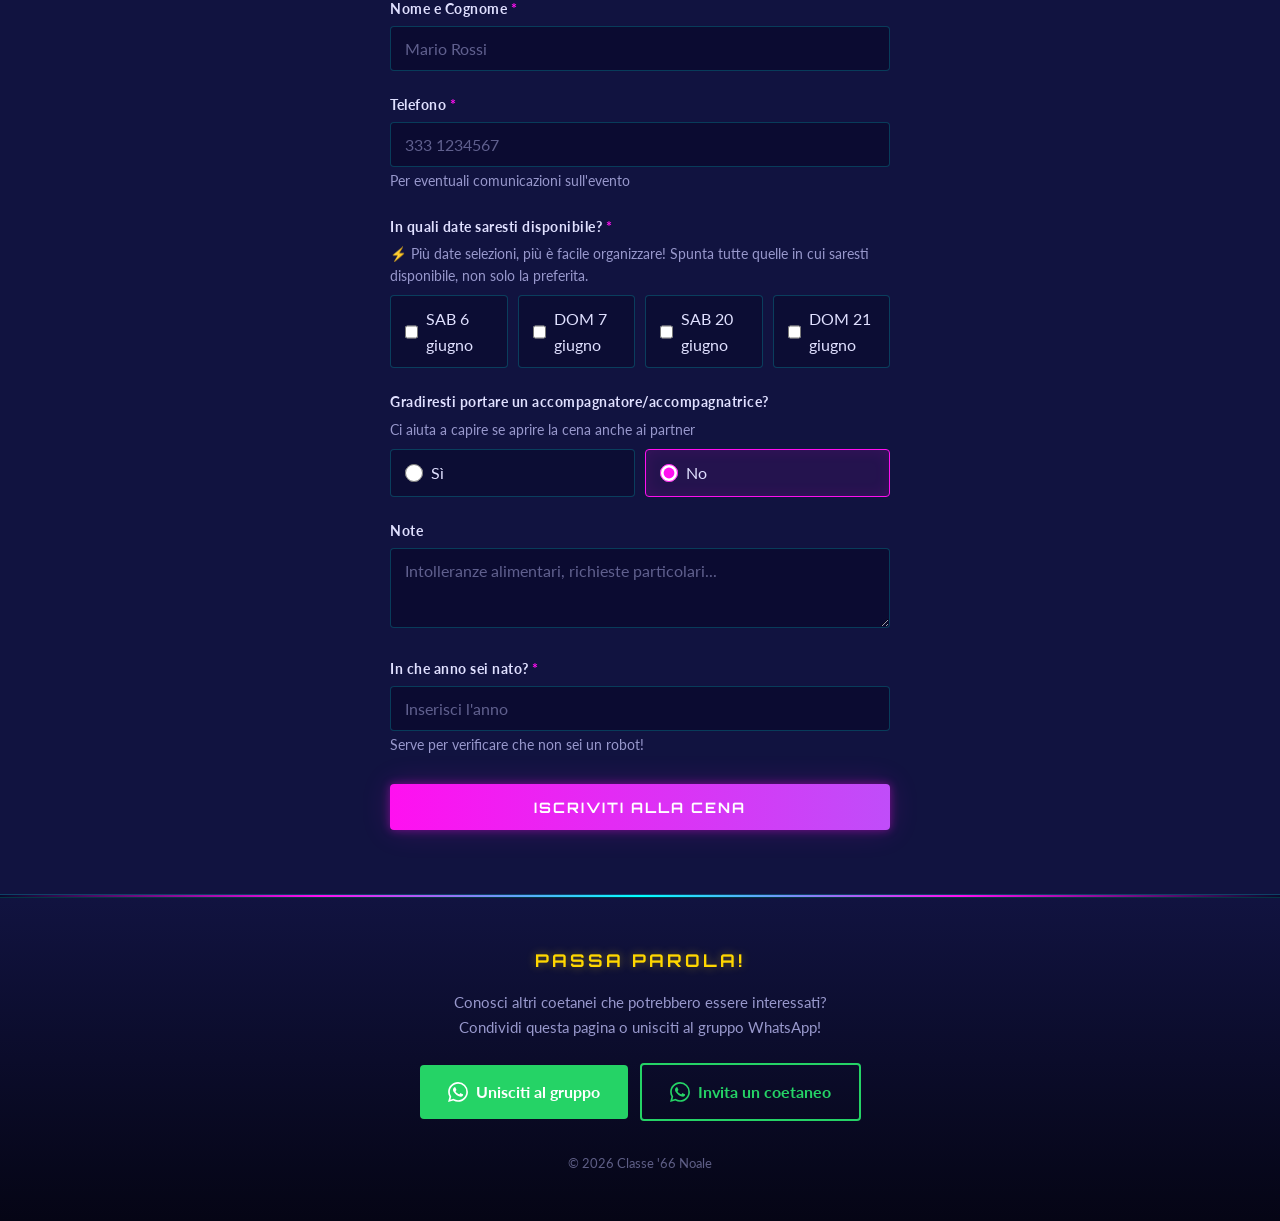
==== commit a237f435: "Hint date più chiaro: invita a selezionare tutte le date disponibili, non solo la preferita Co-Autho" ====
--- a/index.html
+++ b/index.html
@@ -132,7 +132,7 @@
         <!-- Preferenza data (selezione multipla) -->
         <div class="form__group">
           <label class="form__label form__label--required">In quali date saresti disponibile?</label>
-          <span class="form__hint" style="margin-bottom:8px; display:block;">Seleziona tutte le date in cui sei disponibile: sceglieremo quella con il maggior numero di adesioni!</span>
+          <span class="form__hint" style="margin-bottom:8px; display:block;">⚡ Più date selezioni, più è facile organizzare! Spunta tutte quelle in cui saresti disponibile, non solo la preferita.</span>
           <div class="form__radio-group">
             <label class="form__radio-label">
               <input type="checkbox" name="data" value="SAB-6">
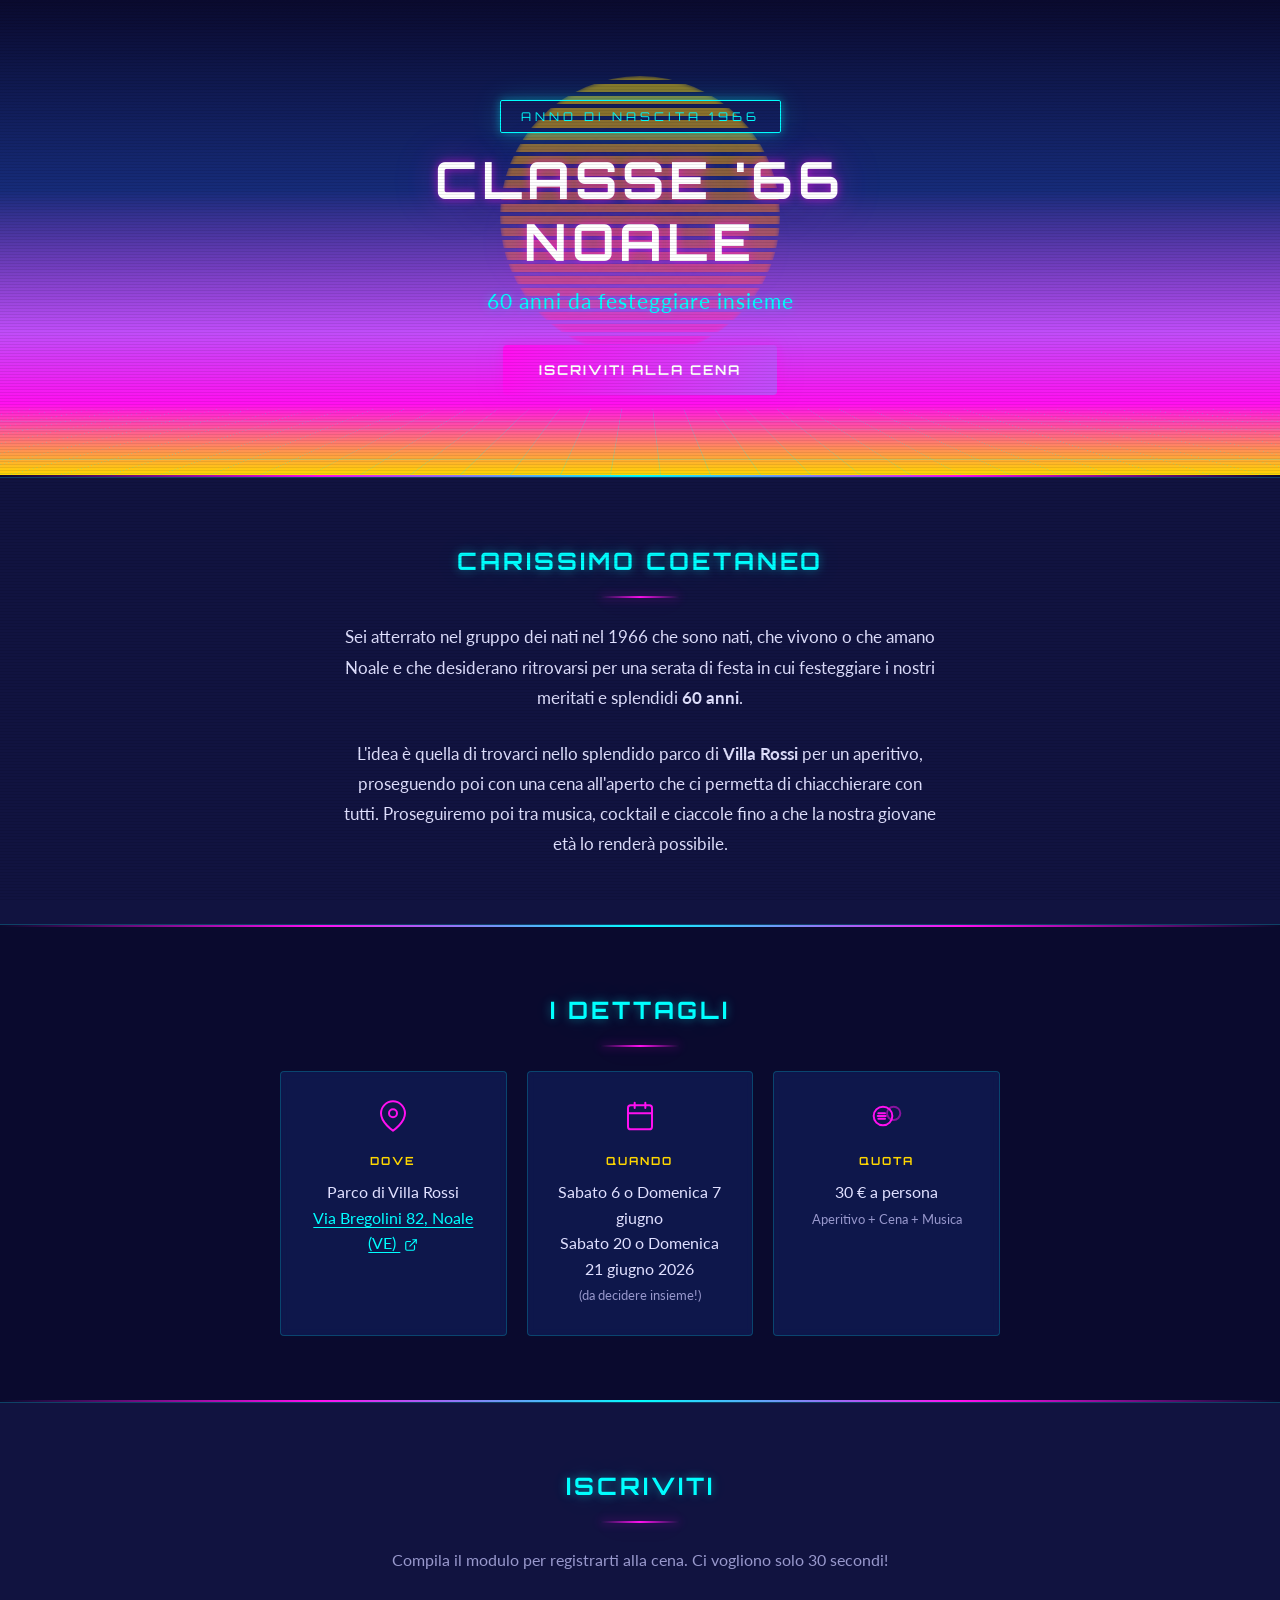
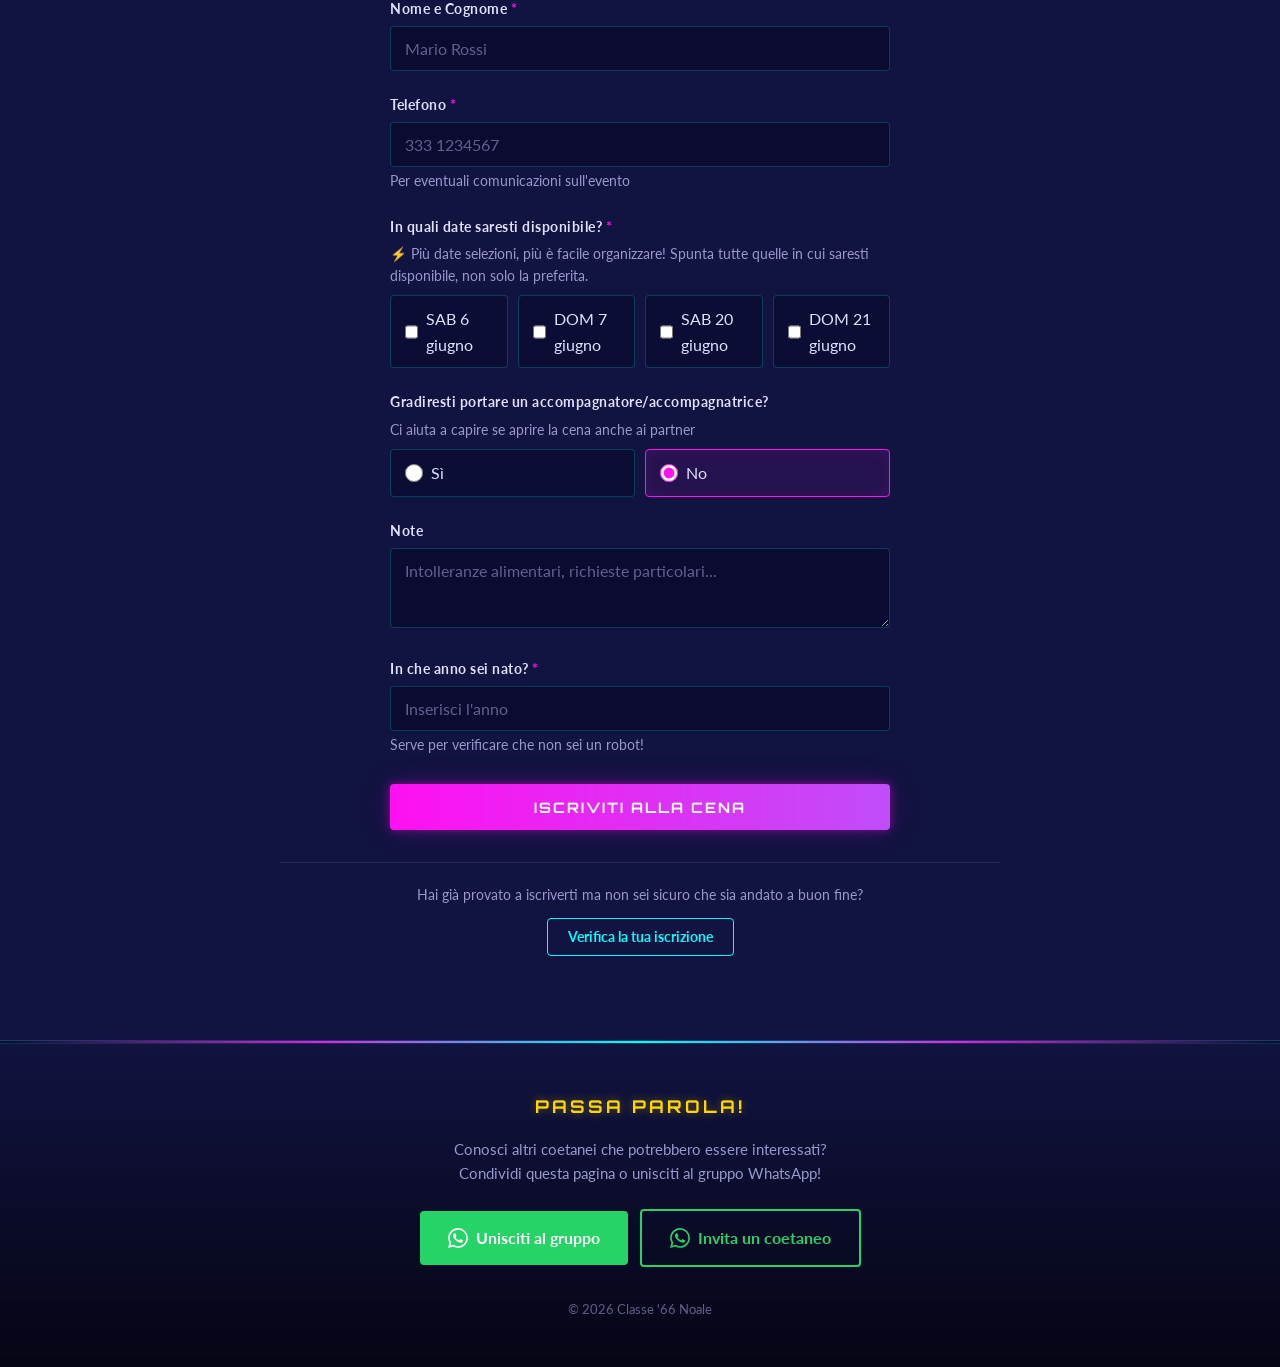
==== commit 189edf36: "Fix honeypot autofill + aggiunta verifica iscrizione - Rinominato campo honeypot da "website" a "fax" ====
--- a/index.html
+++ b/index.html
@@ -184,7 +184,7 @@
 
         <!-- Honeypot (campo nascosto anti-bot aggiuntivo) -->
         <div style="position:absolute;left:-9999px;" aria-hidden="true">
-          <input type="text" name="website" tabindex="-1" autocomplete="off">
+          <input type="text" name="fax_number" tabindex="-1" autocomplete="nope">
         </div>
 
         <button type="submit" class="form__submit" id="submitBtn">
@@ -193,6 +193,21 @@
 
         <div class="form__message" id="formMessage"></div>
       </form>
+
+      <!-- Verifica iscrizione -->
+      <div class="verifica-box" style="margin-top:32px; text-align:center; padding:20px; border-top:1px solid rgba(255,255,255,0.1);">
+        <p style="color:var(--color-text-light); margin-bottom:12px; font-size:0.9rem;">
+          Hai già provato a iscriverti ma non sei sicuro che sia andato a buon fine?
+        </p>
+        <button type="button" class="btn btn--outline" id="verificaToggle" style="font-size:0.85rem;">Verifica la tua iscrizione</button>
+        <div id="verificaForm" style="display:none; margin-top:16px;">
+          <div class="form__group" style="max-width:320px; margin:0 auto;">
+            <input class="form__input" type="tel" id="verificaTelefono" placeholder="Il tuo numero di telefono" autocomplete="tel">
+          </div>
+          <button type="button" class="btn btn--primary" id="verificaBtn" style="font-size:0.85rem; margin-top:8px;">Verifica</button>
+          <div class="form__message" id="verificaMessage" style="margin-top:12px;"></div>
+        </div>
+      </div>
     </div>
   </section>
 
@@ -221,6 +236,6 @@
     </div>
   </footer>
 
-  <script src="js/main.js"></script>
+  <script src="js/main.js?v=4"></script>
 </body>
 </html>
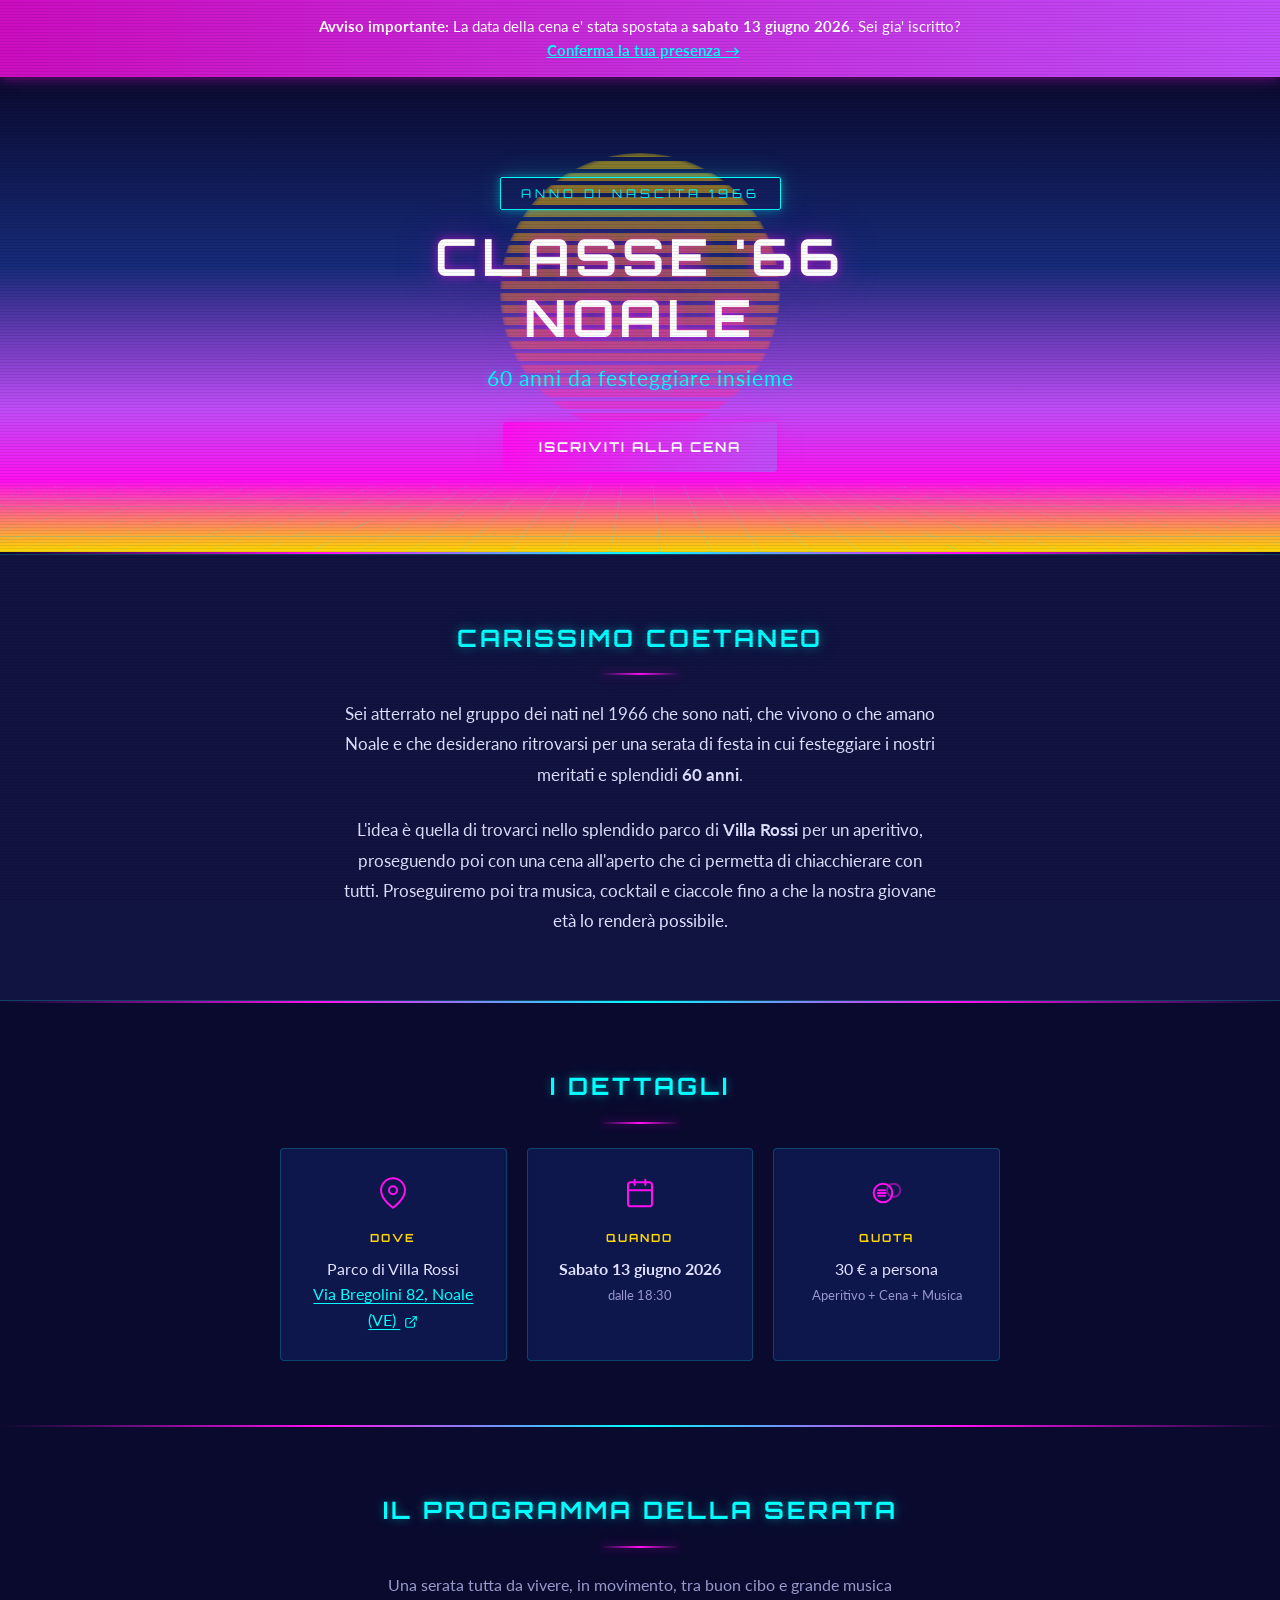
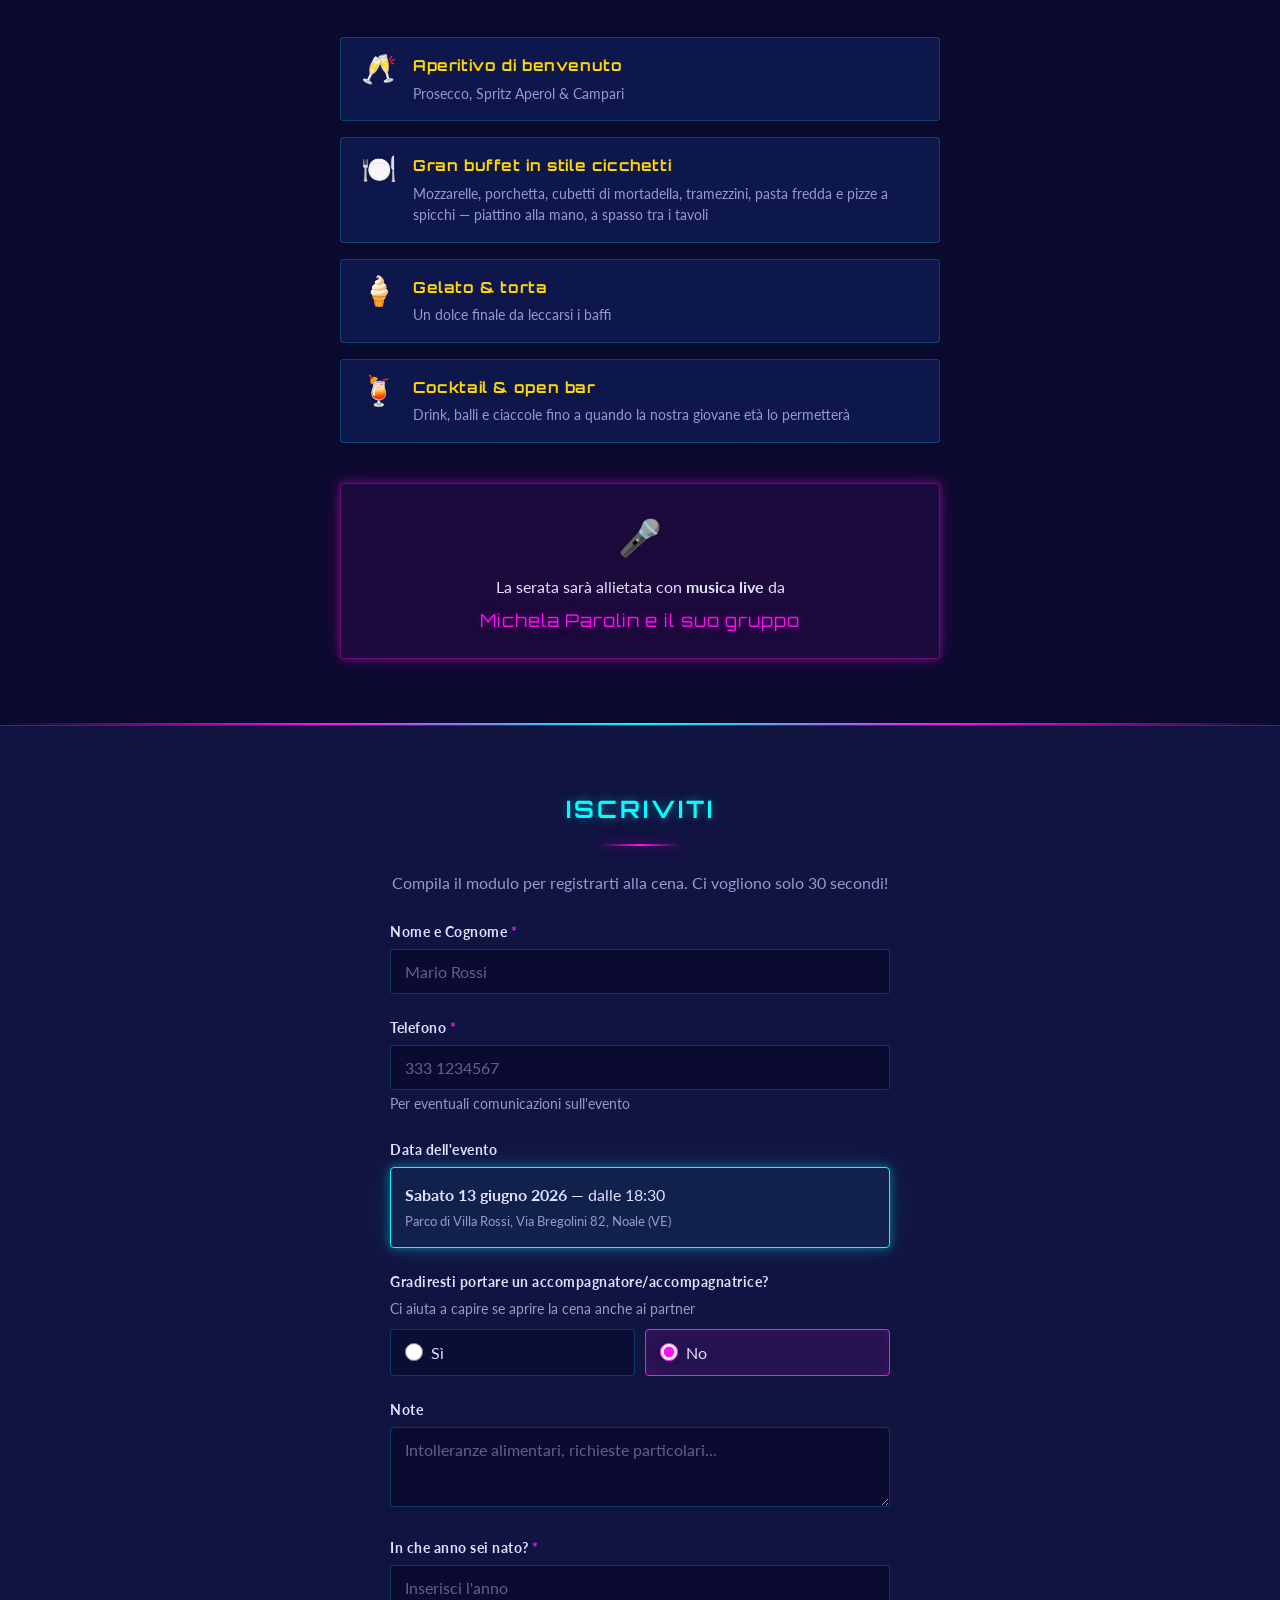
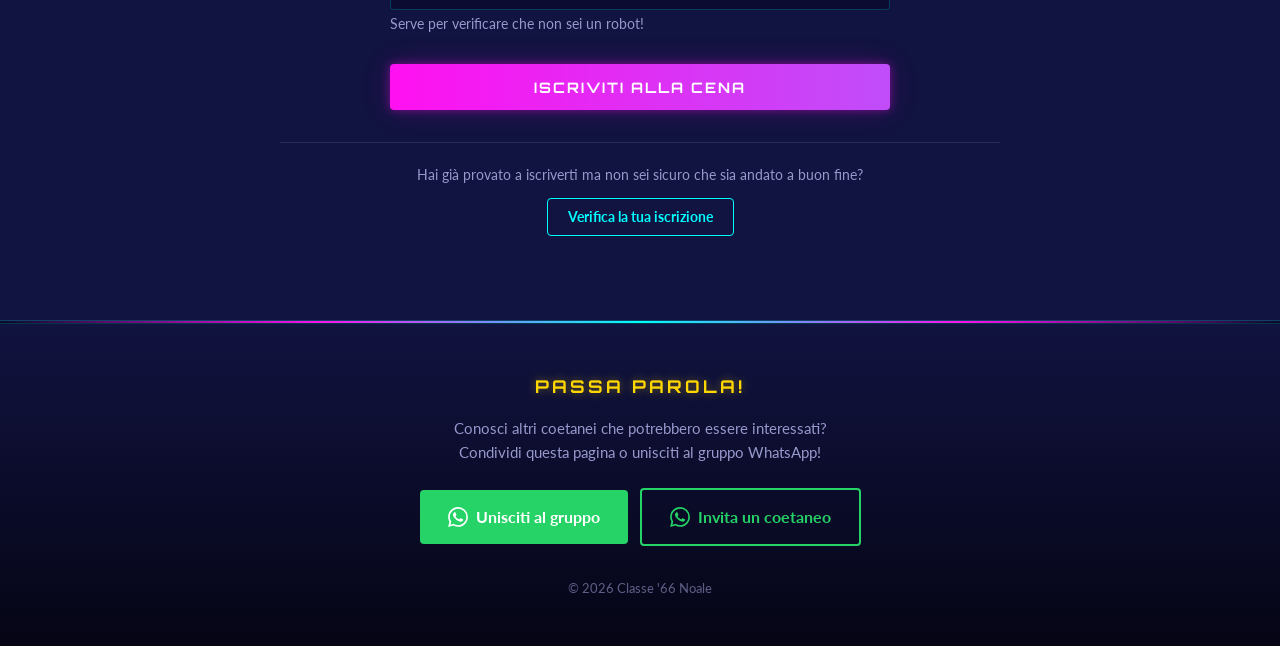
==== commit 242336d0: "Programma serata: lista puntata, orario 18:30, musica live Michela Parolin - Orario evento aggiornat" ====
--- a/index.html
+++ b/index.html
@@ -21,6 +21,16 @@
 </head>
 <body>
 
+  <!-- ===== AVVISO CAMBIO DATA ===== -->
+  <div class="banner-avviso">
+    <div class="container">
+      <strong>Avviso importante:</strong>
+      La data della cena e' stata spostata a <strong>sabato 13 giugno 2026</strong>.
+      Sei gia' iscritto?
+      <a href="conferma" class="banner-avviso__link">Conferma la tua presenza &rarr;</a>
+    </div>
+  </div>
+
   <!-- ===== HERO ===== -->
   <header class="hero">
     <div class="container">
@@ -83,9 +93,8 @@
           </div>
           <div class="dettagli__card-label">Quando</div>
           <div class="dettagli__card-value">
-            Sabato 6 o Domenica 7 giugno<br>
-            Sabato 20 o Domenica 21 giugno 2026<br>
-            <small>(da decidere insieme!)</small>
+            <strong>Sabato 13 giugno 2026</strong><br>
+            <small>dalle 18:30</small>
           </div>
         </div>
         <div class="dettagli__card">
@@ -105,6 +114,53 @@
 
   <hr class="neon-divider">
 
+  <!-- ===== PROGRAMMA ===== -->
+  <section class="programma" id="programma">
+    <div class="section-bg" style="background-image:url('https://images.unsplash.com/photo-1514525253161-7a46d19cd819?w=1920&q=80');"></div>
+    <div class="container fade-in">
+      <h2 class="section-title">Il programma della serata</h2>
+      <p style="text-align:center; color:var(--color-text-light); margin-bottom:40px;">Una serata tutta da vivere, in movimento, tra buon cibo e grande musica</p>
+
+      <ul class="programma__lista">
+        <li class="programma__item">
+          <span class="programma__item-icon">🥂</span>
+          <div>
+            <strong class="programma__item-title">Aperitivo di benvenuto</strong>
+            <span class="programma__item-desc">Prosecco, Spritz Aperol &amp; Campari</span>
+          </div>
+        </li>
+        <li class="programma__item">
+          <span class="programma__item-icon">🍽️</span>
+          <div>
+            <strong class="programma__item-title">Gran buffet in stile cicchetti</strong>
+            <span class="programma__item-desc">Mozzarelle, porchetta, cubetti di mortadella, tramezzini, pasta fredda e pizze a spicchi — piattino alla mano, a spasso tra i tavoli</span>
+          </div>
+        </li>
+        <li class="programma__item">
+          <span class="programma__item-icon">🍦</span>
+          <div>
+            <strong class="programma__item-title">Gelato &amp; torta</strong>
+            <span class="programma__item-desc">Un dolce finale da leccarsi i baffi</span>
+          </div>
+        </li>
+        <li class="programma__item">
+          <span class="programma__item-icon">🍹</span>
+          <div>
+            <strong class="programma__item-title">Cocktail &amp; open bar</strong>
+            <span class="programma__item-desc">Drink, balli e ciaccole fino a quando la nostra giovane età lo permetterà</span>
+          </div>
+        </li>
+      </ul>
+
+      <div class="programma__musica">
+        <div class="programma__musica-icon">🎤</div>
+        <p class="programma__musica-text">La serata sarà allietata con <strong>musica live</strong> da<br><span class="programma__musica-artista">Michela Parolin e il suo gruppo</span></p>
+      </div>
+    </div>
+  </section>
+
+  <hr class="neon-divider">
+
   <!-- ===== ISCRIZIONE ===== -->
   <section class="iscrizione" id="iscrizione">
     <!-- Sfondo: cassette audio -->
@@ -129,27 +185,12 @@
           <span class="form__hint">Per eventuali comunicazioni sull'evento</span>
         </div>
 
-        <!-- Preferenza data (selezione multipla) -->
-        <div class="form__group">
-          <label class="form__label form__label--required">In quali date saresti disponibile?</label>
-          <span class="form__hint" style="margin-bottom:8px; display:block;">⚡ Più date selezioni, più è facile organizzare! Spunta tutte quelle in cui saresti disponibile, non solo la preferita.</span>
-          <div class="form__radio-group">
-            <label class="form__radio-label">
-              <input type="checkbox" name="data" value="SAB-6">
-              SAB 6 giugno
-            </label>
-            <label class="form__radio-label">
-              <input type="checkbox" name="data" value="DOM-7">
-              DOM 7 giugno
-            </label>
-            <label class="form__radio-label">
-              <input type="checkbox" name="data" value="SAB-20">
-              SAB 20 giugno
-            </label>
-            <label class="form__radio-label">
-              <input type="checkbox" name="data" value="DOM-21">
-              DOM 21 giugno
-            </label>
+        <!-- Data evento (fissa) -->
+        <div class="form__group">
+          <label class="form__label">Data dell'evento</label>
+          <div class="form__info-box">
+            <strong>Sabato 13 giugno 2026</strong> &mdash; dalle 18:30<br>
+            <small>Parco di Villa Rossi, Via Bregolini 82, Noale (VE)</small>
           </div>
         </div>
 
@@ -236,6 +277,6 @@
     </div>
   </footer>
 
-  <script src="js/main.js?v=4"></script>
+  <script src="js/main.js?v=5"></script>
 </body>
 </html>
--- a/css/style.css
+++ b/css/style.css
@@ -520,6 +520,94 @@
 }
 
 /* ======================
+   PROGRAMMA
+   ====================== */
+.programma {
+  position: relative;
+  padding: 64px 0;
+  background: var(--color-bg);
+}
+
+.programma__lista {
+  list-style: none;
+  max-width: 600px;
+  margin: 0 auto 40px;
+  display: flex;
+  flex-direction: column;
+  gap: 16px;
+}
+
+.programma__item {
+  display: flex;
+  align-items: flex-start;
+  gap: 16px;
+  background: var(--color-bg-card);
+  border: 1px solid var(--color-border);
+  border-radius: var(--radius);
+  padding: 16px 20px;
+  transition: border-color 0.3s, box-shadow 0.3s;
+}
+
+.programma__item:hover {
+  border-color: var(--color-accent);
+  box-shadow: var(--glow-cyan);
+}
+
+.programma__item-icon {
+  font-size: 1.8rem;
+  flex-shrink: 0;
+  line-height: 1;
+}
+
+.programma__item-title {
+  display: block;
+  font-family: var(--font-display);
+  font-size: 0.95rem;
+  color: var(--color-gold);
+  letter-spacing: 0.04em;
+  margin-bottom: 4px;
+}
+
+.programma__item-desc {
+  display: block;
+  font-size: 0.9rem;
+  color: var(--color-text-light);
+  line-height: 1.5;
+}
+
+.programma__musica {
+  max-width: 600px;
+  margin: 0 auto;
+  text-align: center;
+  background: rgba(255, 16, 240, 0.07);
+  border: 1px solid rgba(255, 16, 240, 0.35);
+  border-radius: var(--radius);
+  padding: 24px 20px;
+  box-shadow: var(--glow-pink);
+}
+
+.programma__musica-icon {
+  font-size: 2.2rem;
+  margin-bottom: 10px;
+}
+
+.programma__musica-text {
+  font-size: 1rem;
+  color: var(--color-text);
+  line-height: 1.6;
+}
+
+.programma__musica-artista {
+  display: block;
+  font-family: var(--font-display);
+  font-size: 1.1rem;
+  color: var(--color-primary);
+  margin-top: 6px;
+  letter-spacing: 0.05em;
+  text-shadow: var(--glow-pink);
+}
+
+/* ======================
    FOOTER / WhatsApp
    ====================== */
 .footer {
@@ -939,3 +1027,114 @@
     padding: 8px 10px;
   }
 }
+
+/* --- Banner avviso cambio data --- */
+.banner-avviso {
+  background: linear-gradient(90deg, var(--color-primary-dark), var(--color-purple));
+  color: #fff;
+  padding: 14px 20px;
+  text-align: center;
+  font-size: 0.95rem;
+  line-height: 1.6;
+  position: relative;
+  z-index: 100;
+  box-shadow: 0 2px 12px rgba(255, 16, 240, 0.4);
+}
+
+.banner-avviso__link {
+  color: var(--color-accent);
+  font-weight: 700;
+  text-decoration: underline;
+  margin-left: 6px;
+  white-space: nowrap;
+}
+
+.banner-avviso__link:hover {
+  color: #fff;
+  text-shadow: var(--glow-cyan);
+}
+
+/* --- Data statica nel form iscrizione --- */
+.form__info-box {
+  padding: 14px;
+  background: rgba(0, 255, 255, 0.06);
+  border: 1.5px solid var(--color-accent);
+  border-radius: var(--radius);
+  color: var(--color-text);
+  font-size: 1rem;
+  line-height: 1.6;
+  box-shadow: var(--glow-cyan);
+}
+
+.form__info-box small {
+  color: var(--color-text-light);
+}
+
+/* --- Pannello WhatsApp admin --- */
+.whatsapp-generator {
+  background: var(--color-bg-card);
+  border: 1px solid var(--color-border);
+  border-radius: var(--radius);
+  padding: 20px 24px;
+  margin-bottom: 24px;
+}
+
+/* --- Bottoni conferma presenza (conferma.html) --- */
+.btn-conferma {
+  flex: 1;
+  padding: 16px;
+  font-family: var(--font-display);
+  font-size: 0.85rem;
+  font-weight: 700;
+  border: none;
+  border-radius: var(--radius);
+  cursor: pointer;
+  text-transform: uppercase;
+  letter-spacing: 1.5px;
+  transition: box-shadow 0.3s, transform 0.2s;
+}
+
+.btn-conferma:disabled {
+  opacity: 0.5;
+  cursor: not-allowed;
+  transform: none;
+}
+
+.btn-conferma--si {
+  background: linear-gradient(90deg, #00b359, var(--color-success));
+  color: #fff;
+  box-shadow: 0 0 10px rgba(0, 255, 136, 0.3);
+}
+
+.btn-conferma--si:hover:not(:disabled) {
+  box-shadow: 0 0 20px rgba(0, 255, 136, 0.5);
+  transform: translateY(-2px);
+}
+
+.btn-conferma--no {
+  background: transparent;
+  border: 2px solid var(--color-error);
+  color: var(--color-error);
+}
+
+.btn-conferma--no:hover:not(:disabled) {
+  background: rgba(255, 63, 63, 0.1);
+  box-shadow: 0 0 15px rgba(255, 63, 63, 0.3);
+  transform: translateY(-2px);
+}
+
+/* --- Link WhatsApp inline nella tabella --- */
+.wa-link {
+  display: inline-block;
+  margin-left: 6px;
+  font-size: 1rem;
+  vertical-align: middle;
+  text-decoration: none;
+  opacity: 0.75;
+  transition: opacity 0.2s;
+}
+
+.wa-link:hover {
+  opacity: 1;
+  text-shadow: none;
+}
